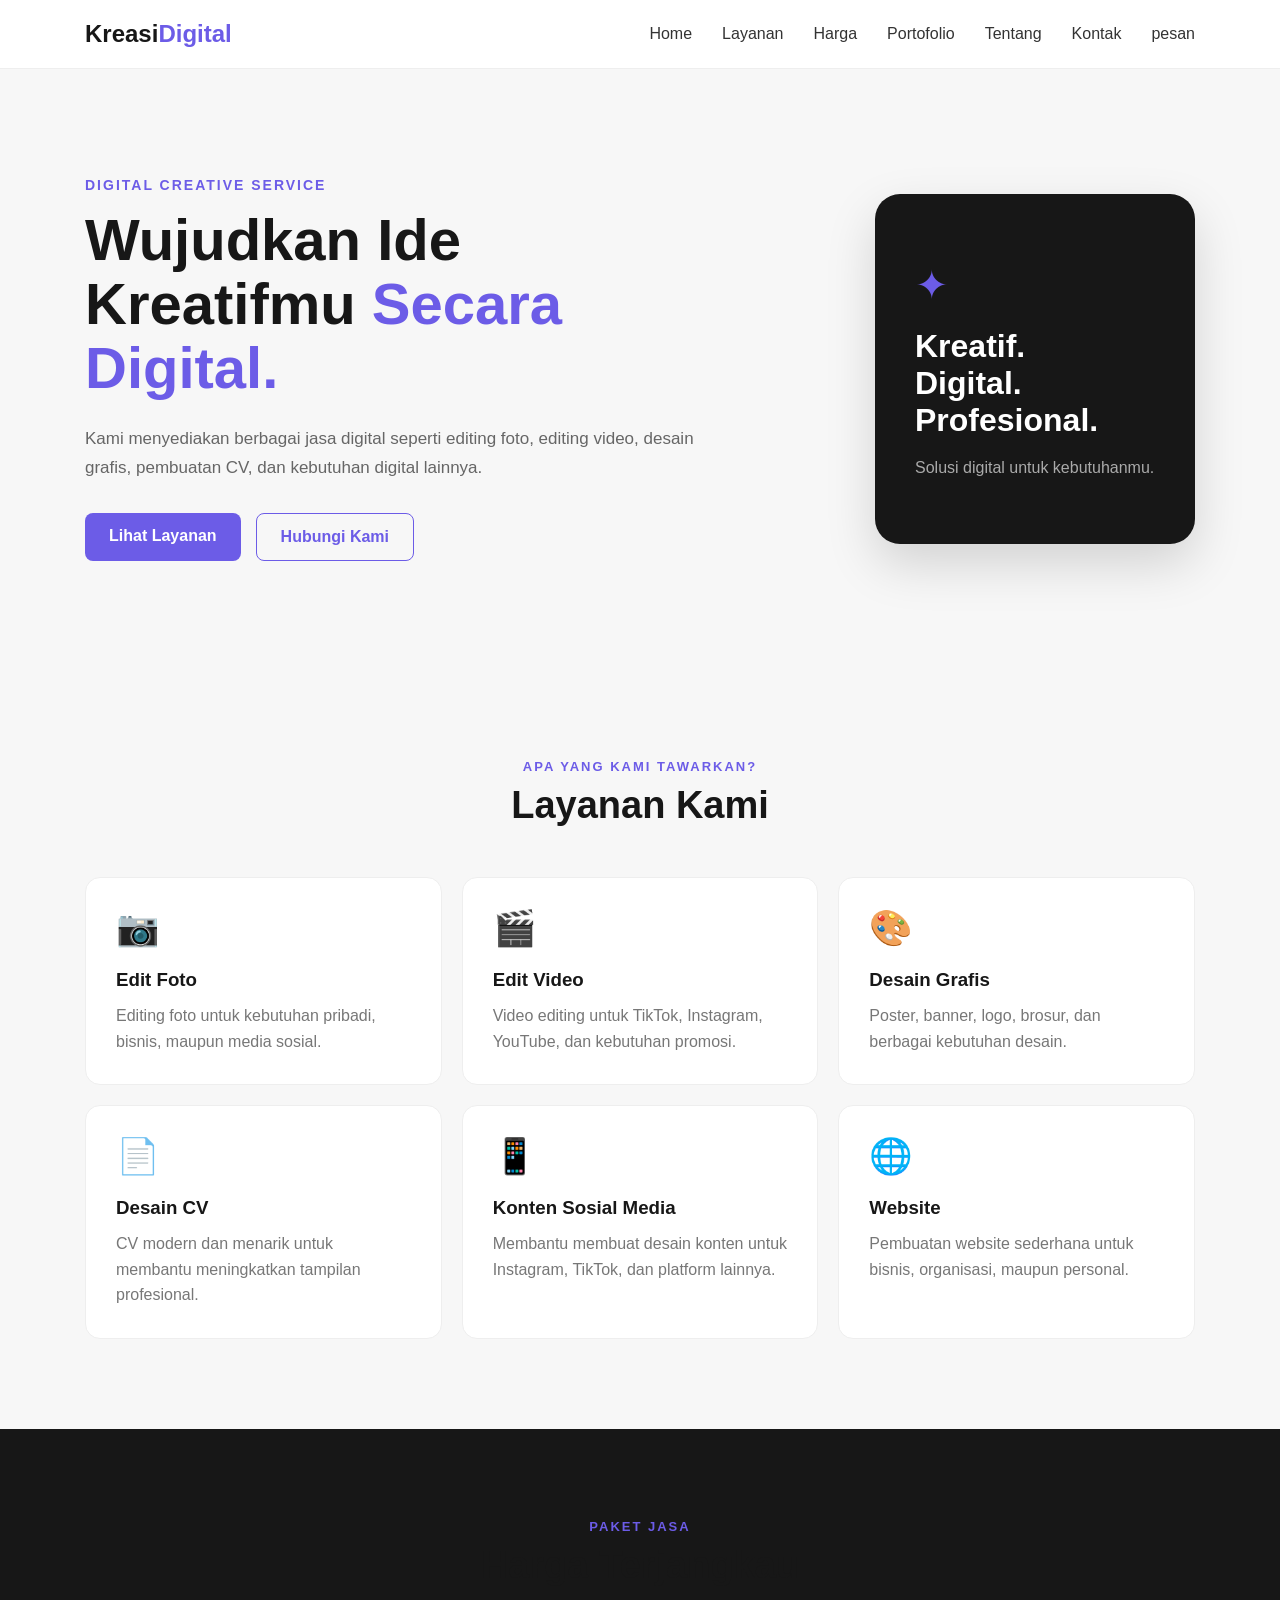
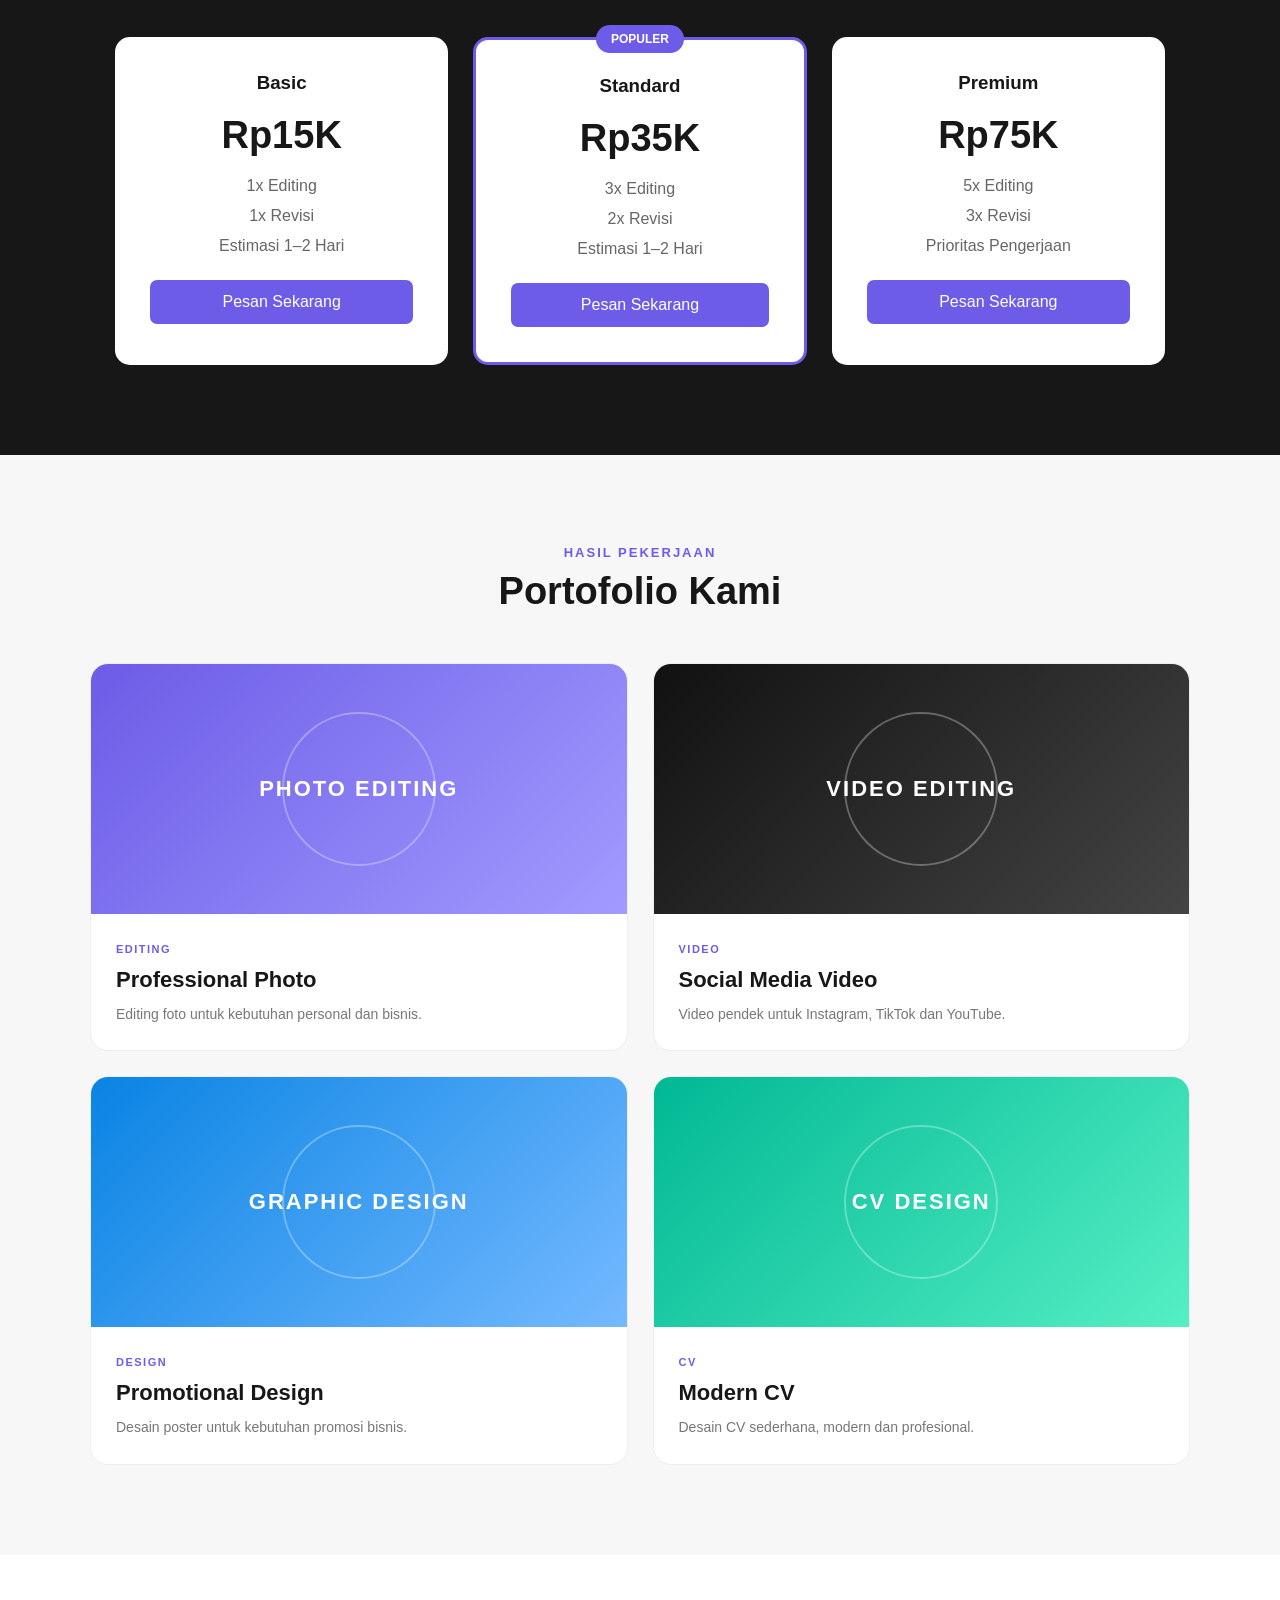
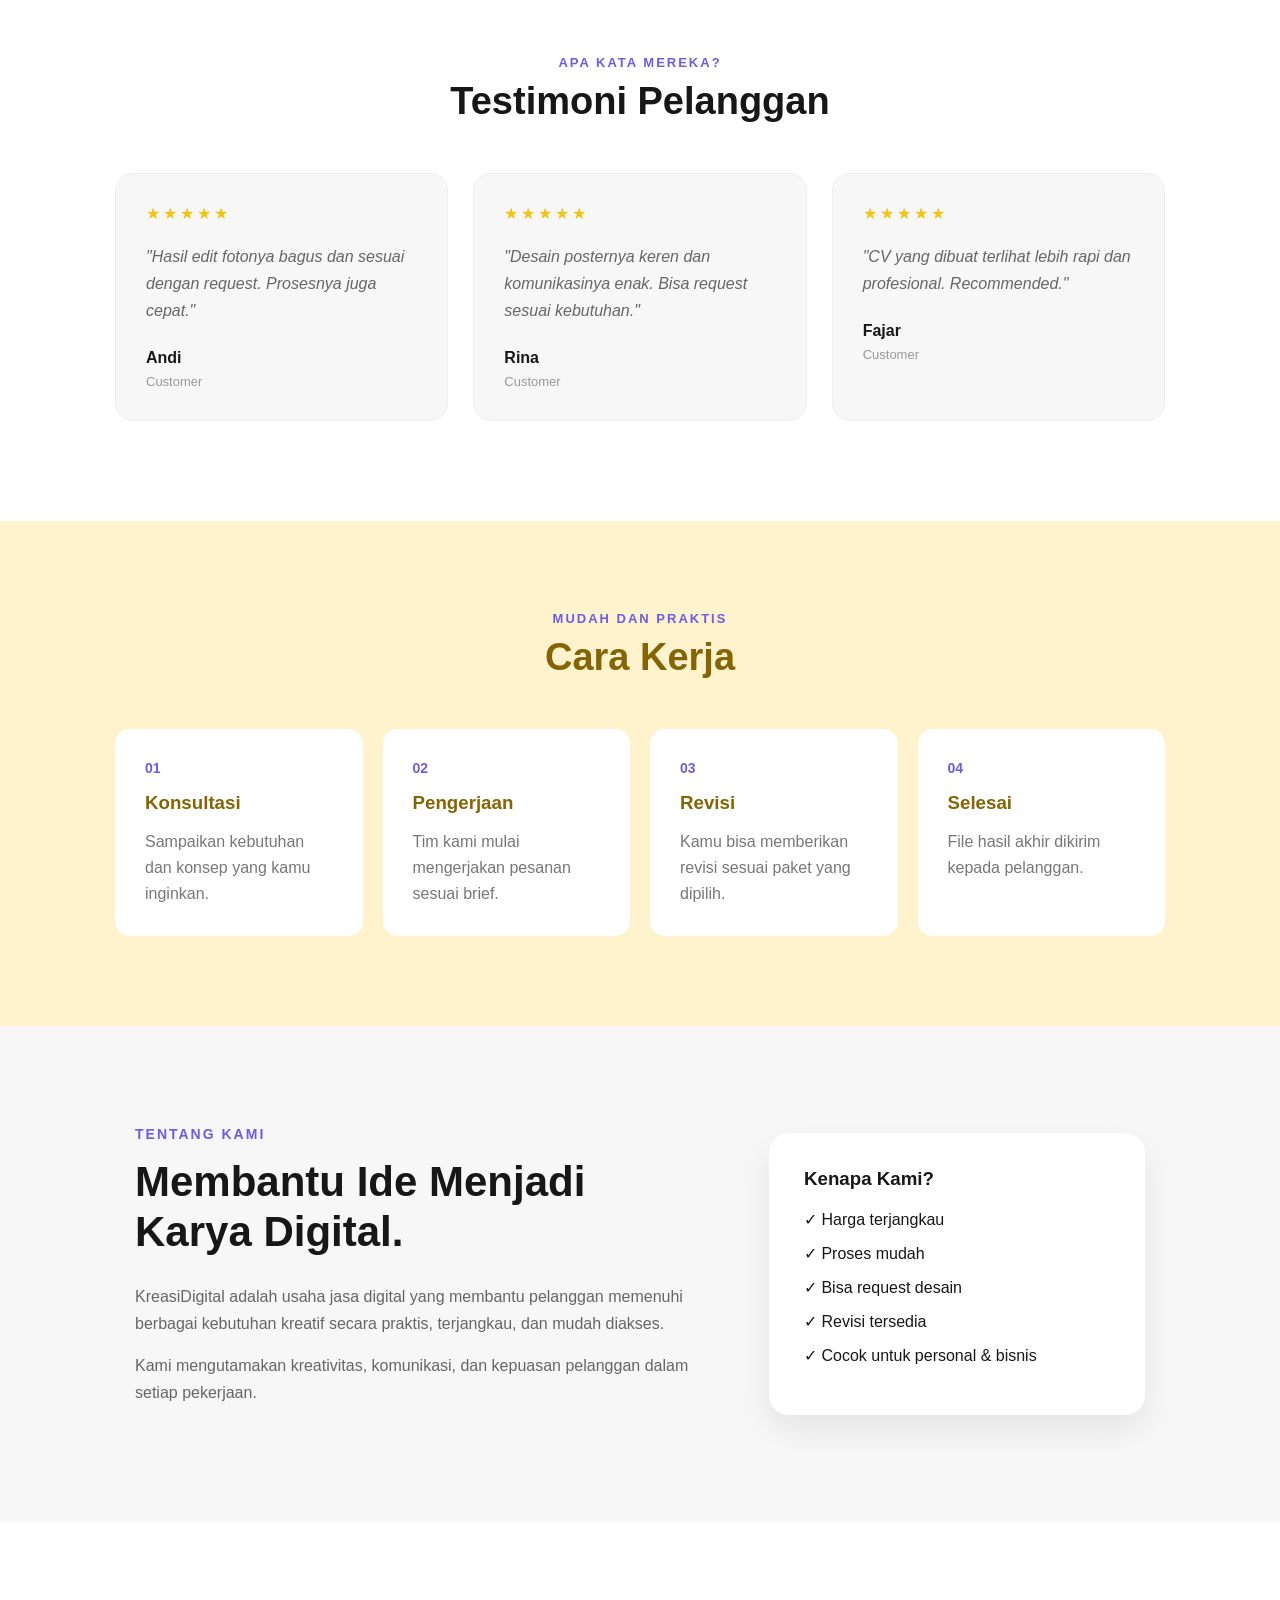
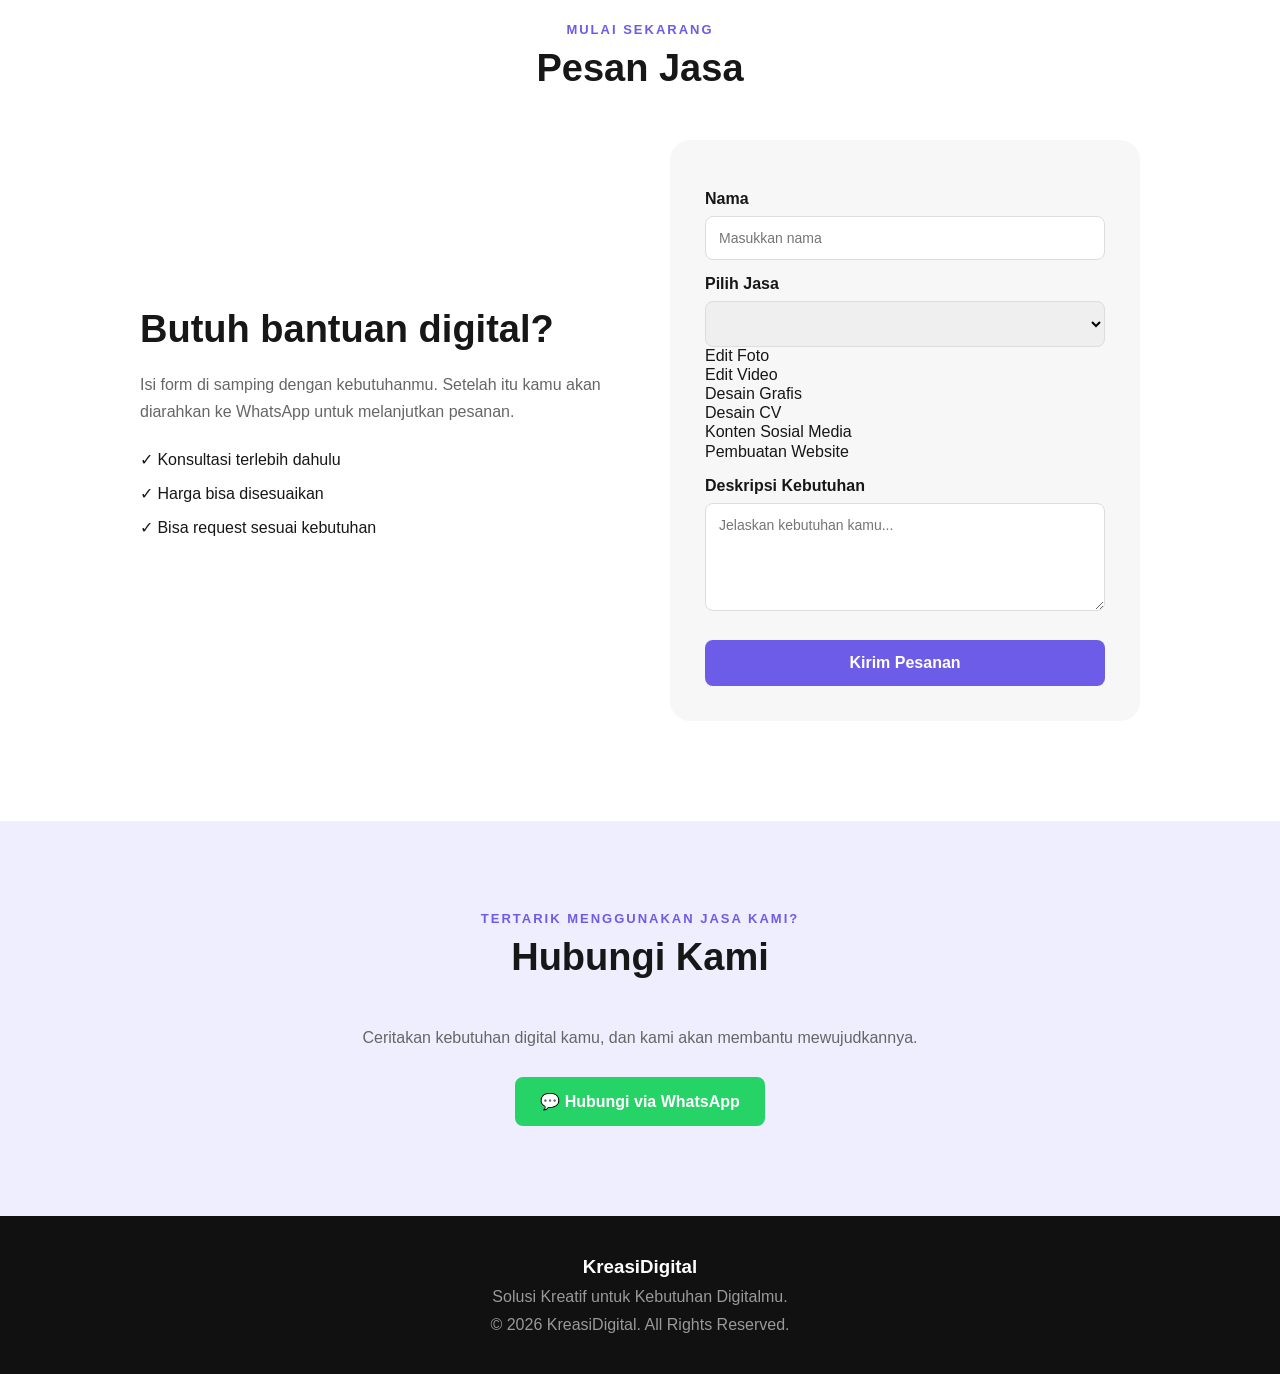
==== templates/index.html @ 5e85a3d4 "Jumat 02 Oktober -2" ====
<!DOCTYPE html>
<html lang="id">
<head>
    <meta charset="UTF-8">
    <meta name="viewport" content="width=device-width, initial-scale=1.0">
    <title>KreasiDigital - Jasa Digital Kreatif</title>

    <link rel="stylesheet" href="style.css">
</head>

<body>

    <!-- NAVBAR -->
    <header>
        <nav class="navbar">
            <div class="logo">Kreasi<span>Digital</span></div>

            <ul class="nav-menu">
                <li><a href="#home">Home</a></li>
                <li><a href="#layanan">Layanan</a></li>
                <li><a href="#harga">Harga</a></li>
                <li><a href="#portofolio">Portofolio</a></li>
                <li><a href="#tentang">Tentang</a></li>
                <li><a href="#kontak">Kontak</a></li>
                <li><a href="pesan">pesan</a></li>
            </ul>
            
        </nav>
    </header>


    <!-- HERO -->
    <section id="home" class="hero">

        <div class="hero-text">
            <p class="small-title">DIGITAL CREATIVE SERVICE</p>

            <h1>
                Wujudkan Ide Kreatifmu
                <span>Secara Digital.</span>
            </h1>

            <p class="description">
                Kami menyediakan berbagai jasa digital seperti
                editing foto, editing video, desain grafis,
                pembuatan CV, dan kebutuhan digital lainnya.
            </p>

            <div class="hero-buttons">
                <a href="#layanan" class="btn-primary">Lihat Layanan</a>
                <a href="#kontak" class="btn-secondary">Hubungi Kami</a>
            </div>
        </div>

        <div class="hero-card">
            <div class="card-icon">✦</div>
            <h2>Kreatif.</h2>
            <h2>Digital.</h2>
            <h2>Profesional.</h2>
            <p>Solusi digital untuk kebutuhanmu.</p>
        </div>

    </section>


    <!-- LAYANAN -->
    <section id="layanan" class="section">

        <div class="section-title">
            <p>APA YANG KAMI TAWARKAN?</p>
            <h2>Layanan Kami</h2>
        </div>

        <div class="service-container">

            <div class="service-card">
                <div class="service-icon">📷</div>
                <h3>Edit Foto</h3>
                <p>
                    Editing foto untuk kebutuhan pribadi,
                    bisnis, maupun media sosial.
                </p>
            </div>

            <div class="service-card">
                <div class="service-icon">🎬</div>
                <h3>Edit Video</h3>
                <p>
                    Video editing untuk TikTok, Instagram,
                    YouTube, dan kebutuhan promosi.
                </p>
            </div>

            <div class="service-card">
                <div class="service-icon">🎨</div>
                <h3>Desain Grafis</h3>
                <p>
                    Poster, banner, logo, brosur,
                    dan berbagai kebutuhan desain.
                </p>
            </div>

            <div class="service-card">
                <div class="service-icon">📄</div>
                <h3>Desain CV</h3>
                <p>
                    CV modern dan menarik untuk membantu
                    meningkatkan tampilan profesional.
                </p>
            </div>

            <div class="service-card">
                <div class="service-icon">📱</div>
                <h3>Konten Sosial Media</h3>
                <p>
                    Membantu membuat desain konten untuk
                    Instagram, TikTok, dan platform lainnya.
                </p>
            </div>

            <div class="service-card">
                <div class="service-icon">🌐</div>
                <h3>Website</h3>
                <p>
                    Pembuatan website sederhana untuk
                    bisnis, organisasi, maupun personal.
                </p>
            </div>

        </div>

    </section>


    <!-- HARGA -->
    <section id="harga" class="section price-section">

        <div class="section-title">
            <p>PAKET JASA</p>
            <h2>Harga Terjangkau</h2>
        </div>

        <div class="price-container">

            <div class="price-card">
                <h3>Basic</h3>
                <h2>Rp15K</h2>
                <p>1x Editing</p>
                <p>1x Revisi</p>
                <p>Estimasi 1–2 Hari</p>

                <a href="#kontak">Pesan Sekarang</a>
            </div>

            <div class="price-card popular">
                <div class="popular-label">POPULER</div>

                <h3>Standard</h3>
                <h2>Rp35K</h2>
                <p>3x Editing</p>
                <p>2x Revisi</p>
                <p>Estimasi 1–2 Hari</p>

                <a href="#kontak">Pesan Sekarang</a>
            </div>

            <div class="price-card">
                <h3>Premium</h3>
                <h2>Rp75K</h2>
                <p>5x Editing</p>
                <p>3x Revisi</p>
                <p>Prioritas Pengerjaan</p>

                <a href="#kontak">Pesan Sekarang</a>
            </div>

        </div>

    </section>

<!-- PORTOFOLIO -->

<section id="portofolio" class="section portfolio-section">

    <div class="section-title">
        <p>HASIL PEKERJAAN</p>
        <h2>Portofolio Kami</h2>
    </div>

    <div class="portfolio-container">

        <div class="portfolio-card">
            <div class="portfolio-image photo">
                <span>PHOTO EDITING</span>
            </div>

            <div class="portfolio-info">
                <span class="portfolio-category">EDITING</span>
                <h3>Professional Photo</h3>
                <p>Editing foto untuk kebutuhan personal dan bisnis.</p>
            </div>
        </div>


        <div class="portfolio-card">
            <div class="portfolio-image video">
                <span>VIDEO EDITING</span>
            </div>

            <div class="portfolio-info">
                <span class="portfolio-category">VIDEO</span>
                <h3>Social Media Video</h3>
                <p>Video pendek untuk Instagram, TikTok dan YouTube.</p>
            </div>
        </div>


        <div class="portfolio-card">
            <div class="portfolio-image design">
                <span>GRAPHIC DESIGN</span>
            </div>

            <div class="portfolio-info">
                <span class="portfolio-category">DESIGN</span>
                <h3>Promotional Design</h3>
                <p>Desain poster untuk kebutuhan promosi bisnis.</p>
            </div>
        </div>


        <div class="portfolio-card">
            <div class="portfolio-image cv">
                <span>CV DESIGN</span>
            </div>

            <div class="portfolio-info">
                <span class="portfolio-category">CV</span>
                <h3>Modern CV</h3>
                <p>Desain CV sederhana, modern dan profesional.</p>
            </div>
        </div>

    </div>

</section>

<!-- TESTIMONI -->

<section class="testimonials">

    <div class="section-title">
        <p>APA KATA MEREKA?</p>
        <h2>Testimoni Pelanggan</h2>
    </div>

    <div class="testimonial-container">

        <div class="testimonial-card">
            <div class="stars">★★★★★</div>

            <p>
                "Hasil edit fotonya bagus dan sesuai dengan
                request. Prosesnya juga cepat."
            </p>

            <h4>Andi</h4>
            <span>Customer</span>
        </div>


        <div class="testimonial-card">
            <div class="stars">★★★★★</div>

            <p>
                "Desain posternya keren dan komunikasinya
                enak. Bisa request sesuai kebutuhan."
            </p>

            <h4>Rina</h4>
            <span>Customer</span>
        </div>


        <div class="testimonial-card">
            <div class="stars">★★★★★</div>

            <p>
                "CV yang dibuat terlihat lebih rapi dan
                profesional. Recommended."
            </p>

            <h4>Fajar</h4>
            <span>Customer</span>
        </div>

    </div>

</section>


<!-- CARA KERJA -->
<section class="process">

    <div class="section-title">
        <p>MUDAH DAN PRAKTIS</p>
        <h2>Cara Kerja</h2>
    </div>

    <div class="process-container">

        <div class="process-card">
            <span>01</span>
            <h3>Konsultasi</h3>
            <p>
                Sampaikan kebutuhan dan konsep
                yang kamu inginkan.
            </p>
        </div>

        <div class="process-card">
            <span>02</span>
            <h3>Pengerjaan</h3>
            <p>
                Tim kami mulai mengerjakan
                pesanan sesuai brief.
            </p>
        </div>

        <div class="process-card">
            <span>03</span>
            <h3>Revisi</h3>
            <p>
                Kamu bisa memberikan revisi
                sesuai paket yang dipilih.
            </p>
        </div>

        <div class="process-card">
            <span>04</span>
            <h3>Selesai</h3>
            <p>
                File hasil akhir dikirim
                kepada pelanggan.
            </p>
        </div>

    </div>

</section>

    <!-- TENTANG -->
    <section id="tentang" class="about">

        <div class="about-text">
            <p class="small-title">TENTANG KAMI</p>

            <h2>
                Membantu Ide Menjadi
                Karya Digital.
            </h2>

            <p>
                KreasiDigital adalah usaha jasa digital yang
                membantu pelanggan memenuhi berbagai kebutuhan
                kreatif secara praktis, terjangkau, dan mudah
                diakses.
            </p>

            <p>
                Kami mengutamakan kreativitas, komunikasi,
                dan kepuasan pelanggan dalam setiap pekerjaan.
            </p>
        </div>

        <div class="about-box">
            <h3>Kenapa Kami?</h3>

            <p>✓ Harga terjangkau</p>
            <p>✓ Proses mudah</p>
            <p>✓ Bisa request desain</p>
            <p>✓ Revisi tersedia</p>
            <p>✓ Cocok untuk personal & bisnis</p>
        </div>

    </section>

    <!-- PESANAN -->

<section id="pesan" class="order">

    <div class="section-title">
        <p>MULAI SEKARANG</p>
        <h2>Pesan Jasa</h2>
    </div>

    <div class="order-container">

        <div class="order-info">
            <h2>Butuh bantuan digital?</h2>

            <p>
                Isi form di samping dengan kebutuhanmu.
                Setelah itu kamu akan diarahkan ke WhatsApp
                untuk melanjutkan pesanan.
            </p>

            <div class="order-feature">
                ✓ Konsultasi terlebih dahulu
            </div>

            <div class="order-feature">
                ✓ Harga bisa disesuaikan
            </div>

            <div class="order-feature">
                ✓ Bisa request sesuai kebutuhan
            </div>
        </div>


        <div class="order-form">
        <form action="/pesan" method="post">
            <label>Nama</label>
            <input 
            type="text" 
            name="nama" 
            placeholder="Masukkan nama"required>

            <label>Pilih Jasa</label>

            <select name="jasa" required>

            <select id="jasa">
                <option value="Edit Foto">Edit Foto</option>
                <option value="Edit Video">Edit Video</option>
                <option value="Desain Grafis">Desain Grafis</option>
                <option value="Desain CV">Desain CV</option>
                <option value="Konten Sosial Media">
                    Konten Sosial Media
                </option>
                <option value="Pembuatan Website">
                    Pembuatan Website
                </option>
            </select>

            <label>Deskripsi Kebutuhan</label>

            <textarea
                name="deskripsi"
                rows="5"
                placeholder="Jelaskan kebutuhan kamu..."
            ></textarea>

            <button type="submit">
                Kirim Pesanan
            </button>
        </form>
        </div>

    </div>

</section>

    <!-- KONTAK -->
    <section id="kontak" class="contact">

        <div class="section-title">
            <p>TERTARIK MENGGUNAKAN JASA KAMI?</p>
            <h2>Hubungi Kami</h2>
        </div>

        <p>
            Ceritakan kebutuhan digital kamu,
            dan kami akan membantu mewujudkannya.
        </p>

        <a href="https://wa.me/6282219364322" class="whatsapp">
            💬 Hubungi via WhatsApp
        </a>

    </section>


    <!-- FOOTER -->
    <footer>
        <h3>KreasiDigital</h3>
        <p>Solusi Kreatif untuk Kebutuhan Digitalmu.</p>
        <p>© 2026 KreasiDigital. All Rights Reserved.</p>
    </footer>

    <script src="script.js"></script>
</body>
</html>
---- templates/style.css ----
* {
    margin: 0;
    padding: 0;
    box-sizing: border-box;
}

html {
    scroll-behavior: smooth;
}

body {
    font-family: Arial, sans-serif;
    background: #f7f7f7;
    color: #171717;
}


/* NAVBAR */

header {
    background: #ffffff;
    border-bottom: 1px solid #eeeeee;
    position: sticky;
    top: 0;
    z-index: 100;
}

.navbar {
    max-width: 1150px;
    margin: auto;
    padding: 20px;
    display: flex;
    justify-content: space-between;
    align-items: center;
}

.logo {
    font-size: 24px;
    font-weight: bold;
}

.logo span {
    color: #6c5ce7;
}

.nav-menu {
    list-style: none;
    display: flex;
    gap: 30px;
}

.nav-menu a {
    text-decoration: none;
    color: #333;
    font-weight: 500;
}

.nav-menu a:hover {
    color: #6c5ce7;
}


/* HERO */

.hero {
    max-width: 1150px;
    min-height: 600px;
    margin: auto;
    padding: 80px 20px;

    display: flex;
    justify-content: space-between;
    align-items: center;
    gap: 60px;
}

.hero-text {
    max-width: 650px;
}

.small-title {
    color: #6c5ce7;
    font-size: 14px;
    font-weight: bold;
    letter-spacing: 2px;
    margin-bottom: 15px;
}

.hero h1 {
    font-size: 58px;
    line-height: 1.1;
    margin-bottom: 25px;
}

.hero h1 span {
    color: #6c5ce7;
}

.description {
    color: #666;
    line-height: 1.7;
    font-size: 17px;
}

.hero-buttons {
    margin-top: 30px;
    display: flex;
    gap: 15px;
}

.btn-primary,
.btn-secondary {
    padding: 14px 24px;
    border-radius: 8px;
    text-decoration: none;
    font-weight: bold;
}

.btn-primary {
    background: #6c5ce7;
    color: white;
}

.btn-secondary {
    border: 1px solid #6c5ce7;
    color: #6c5ce7;
}


/* HERO CARD */

.hero-card {
    width: 320px;
    height: 350px;
    background: #171717;
    color: white;
    border-radius: 25px;
    padding: 40px;

    display: flex;
    flex-direction: column;
    justify-content: center;

    box-shadow: 0 20px 50px rgba(0,0,0,0.15);
}

.card-icon {
    color: #6c5ce7;
    font-size: 40px;
    margin-bottom: 20px;
}

.hero-card h2 {
    font-size: 32px;
}

.hero-card p {
    margin-top: 20px;
    color: #aaa;
}


/* SECTION */

.section {
    max-width: 1150px;
    margin: auto;
    padding: 90px 20px;
}

.section-title {
    text-align: center;
    margin-bottom: 50px;
}

.section-title p {
    color: #6c5ce7;
    font-size: 13px;
    font-weight: bold;
    letter-spacing: 2px;
}

.section-title h2 {
    font-size: 38px;
    margin-top: 10px;
}


/* SERVICES */

.service-container {
    display: grid;
    grid-template-columns: repeat(3, 1fr);
    gap: 20px;
}

.service-card {
    background: white;
    padding: 30px;
    border-radius: 15px;
    border: 1px solid #eeeeee;
    transition: 0.3s;
}

.service-card:hover {
    transform: translateY(-7px);
    box-shadow: 0 15px 30px rgba(0,0,0,0.08);
}

.service-icon {
    font-size: 35px;
    margin-bottom: 20px;
}

.service-card h3 {
    margin-bottom: 12px;
}

.service-card p {
    color: #777;
    line-height: 1.6;
}


/* PRICE */

.price-section {
    max-width: none;
    background: #171717;
}

.price-container {
    max-width: 1050px;
    margin: auto;

    display: grid;
    grid-template-columns: repeat(3, 1fr);
    gap: 25px;
}

.price-card {
    background: white;
    border-radius: 15px;
    padding: 35px;
    text-align: center;
    position: relative;
}

.price-card h2 {
    font-size: 38px;
    margin: 20px 0;
}

.price-card p {
    margin: 12px;
    color: #666;
}

.price-card a {
    display: block;
    margin-top: 25px;
    padding: 13px;
    background: #6c5ce7;
    color: white;
    text-decoration: none;
    border-radius: 7px;
}

.popular {
    border: 3px solid #6c5ce7;
}

.popular-label {
    position: absolute;
    top: -15px;
    left: 50%;
    transform: translateX(-50%);

    background: #6c5ce7;
    color: white;

    padding: 7px 15px;
    border-radius: 20px;

    font-size: 12px;
    font-weight: bold;
}


/* ABOUT */

.about {
    max-width: 1050px;
    margin: auto;
    padding: 100px 20px;

    display: grid;
    grid-template-columns: 1.5fr 1fr;
    gap: 70px;
    align-items: center;
}

.about h2 {
    font-size: 42px;
    line-height: 1.2;
    margin-bottom: 25px;
}

.about-text p:not(.small-title) {
    color: #666;
    line-height: 1.7;
    margin-bottom: 15px;
}

.about-box {
    background: white;
    padding: 35px;
    border-radius: 20px;
    box-shadow: 0 15px 35px rgba(0,0,0,0.08);
}

.about-box h3 {
    margin-bottom: 20px;
}

.about-box p {
    margin: 15px 0;
}


/* CONTACT */

.contact {
    text-align: center;
    padding: 90px 20px;
    background: #eeeeff;
}

.contact > p {
    color: #666;
    margin-bottom: 30px;
}

.whatsapp {
    display: inline-block;
    padding: 15px 25px;
    background: #25d366;
    color: white;
    text-decoration: none;
    border-radius: 8px;
    font-weight: bold;
}


/* FOOTER */

footer {
    background: #111;
    color: white;
    text-align: center;
    padding: 40px 20px;
}

footer p {
    color: #999;
    margin-top: 10px;
}


/* RESPONSIVE */

@media (max-width: 800px) {

    .navbar {
        flex-direction: column;
        gap: 20px;
    }

    .nav-menu {
        gap: 15px;
        flex-wrap: wrap;
        justify-content: center;
    }

    .hero {
        flex-direction: column;
        text-align: center;
    }

    .hero h1 {
        font-size: 42px;
    }

    .hero-buttons {
        justify-content: center;
    }

    .service-container,
    .price-container {
        grid-template-columns: 1fr;
    }

    .about {
        grid-template-columns: 1fr;
    }

    .hero-card {
        width: 100%;
        max-width: 320px;
    }
}

/* PORTFOLIO */

.portfolio-container {
    display: grid;
    grid-template-columns: repeat(4, 1fr);
    gap: 20px;
}

.portfolio-card {
    background: white;
    border-radius: 15px;
    overflow: hidden;
    border: 1px solid #eee;
    transition: 0.3s;
}

.portfolio-card:hover {
    transform: translateY(-7px);
    box-shadow: 0 15px 30px rgba(0,0,0,0.08);
}

.portfolio-image {
    height: 180px;
    background: #171717;
    color: white;

    display: flex;
    justify-content: center;
    align-items: center;

    font-size: 20px;
    font-weight: bold;
    letter-spacing: 2px;
}

.portfolio-info {
    padding: 20px;
}

.portfolio-info h3 {
    margin-bottom: 8px;
}

.portfolio-info p {
    color: #777;
    font-size: 14px;
    line-height: 1.5;
}


/* PROCESS */

.process {
    padding: 90px 20px;
    background: #f0efff;
}

.process-container {
    max-width: 1050px;
    margin: auto;

    display: grid;
    grid-template-columns: repeat(4, 1fr);
    gap: 20px;
}

.process-card {
    background: white;
    padding: 30px;
    border-radius: 15px;
}

.process-card span {
    color: #6c5ce7;
    font-size: 14px;
    font-weight: bold;
}

.process-card h3 {
    margin: 15px 0;
}

.process-card p {
    color: #777;
    line-height: 1.6;
}


/* RESPONSIVE PORTFOLIO */

@media (max-width: 900px) {

    .portfolio-container {
        grid-template-columns: repeat(2, 1fr);
    }

    .process-container {
        grid-template-columns: repeat(2, 1fr);
    }
}


@media (max-width: 550px) {

    .portfolio-container,
    .process-container {
        grid-template-columns: 1fr;
    }
}

/* ORDER */

.order {
    padding: 100px 20px;
    background: white;
}

.order-container {
    max-width: 1000px;
    margin: auto;

    display: grid;
    grid-template-columns: 1fr 1fr;
    gap: 60px;
    align-items: center;
}

.order-info h2 {
    font-size: 38px;
    margin-bottom: 20px;
}

.order-info > p {
    color: #666;
    line-height: 1.7;
    margin-bottom: 25px;
}

.order-feature {
    margin: 15px 0;
    font-weight: 500;
}

.order-form {
    background: #f7f7f7;
    padding: 35px;
    border-radius: 20px;
}

.order-form label {
    display: block;
    margin-bottom: 8px;
    margin-top: 15px;
    font-weight: bold;
}

.order-form input,
.order-form select,
.order-form textarea {
    width: 100%;
    padding: 13px;
    border: 1px solid #ddd;
    border-radius: 8px;
    font-family: Arial, sans-serif;
    font-size: 14px;
}

.order-form textarea {
    resize: vertical;
}

.order-form button {
    width: 100%;
    margin-top: 25px;
    padding: 14px;

    border: none;
    border-radius: 8px;

    background: #6c5ce7;
    color: white;

    font-size: 16px;
    font-weight: bold;

    cursor: pointer;
}

.order-form button:hover {
    opacity: 0.9;
}


/* ORDER RESPONSIVE */

@media (max-width: 700px) {

    .order-container {
        grid-template-columns: 1fr;
    }

}

/* PORTFOLIO UPGRADE */

.portfolio-section {
    background: #f7f7f7;
}

.portfolio-container {
    max-width: 1100px;
    margin: auto;

    display: grid;
    grid-template-columns: repeat(2, 1fr);
    gap: 25px;
}

.portfolio-card {
    background: white;
    border-radius: 18px;
    overflow: hidden;

    border: 1px solid #eee;

    transition: 0.3s;
}

.portfolio-card:hover {
    transform: translateY(-8px);
    box-shadow: 0 20px 40px rgba(0,0,0,0.10);
}

.portfolio-image {
    height: 250px;

    display: flex;
    align-items: center;
    justify-content: center;

    color: white;

    position: relative;
    overflow: hidden;
}

.portfolio-image span {
    font-size: 22px;
    font-weight: bold;
    letter-spacing: 2px;

    z-index: 2;
}

.portfolio-image::after {
    content: "";

    position: absolute;
    width: 150px;
    height: 150px;

    border: 2px solid rgba(255,255,255,0.3);
    border-radius: 50%;

    transition: 0.5s;
}

.portfolio-card:hover .portfolio-image::after {
    transform: scale(2);
}

.photo {
    background: linear-gradient(135deg, #6c5ce7, #a29bfe);
}

.video {
    background: linear-gradient(135deg, #111, #444);
}

.design {
    background: linear-gradient(135deg, #0984e3, #74b9ff);
}

.cv {
    background: linear-gradient(135deg, #00b894, #55efc4);
}

.portfolio-info {
    padding: 25px;
}

.portfolio-category {
    color: #6c5ce7;
    font-size: 11px;
    font-weight: bold;
    letter-spacing: 1.5px;
}

.portfolio-info h3 {
    font-size: 22px;
    margin: 10px 0;
}

.portfolio-info p {
    color: #777;
    line-height: 1.6;
}

/* TESTIMONIAL */

.testimonials {
    padding: 100px 20px;
    background: white;
}

.testimonial-container {
    max-width: 1050px;
    margin: auto;

    display: grid;
    grid-template-columns: repeat(3, 1fr);
    gap: 25px;
}

.testimonial-card {
    background: #f7f7f7;
    padding: 30px;
    border-radius: 18px;

    border: 1px solid #eee;
}

.stars {
    color: #f1c40f;
    letter-spacing: 3px;
    margin-bottom: 20px;
}

.testimonial-card > p {
    color: #666;
    line-height: 1.7;
    font-style: italic;
    margin-bottom: 25px;
}

.testimonial-card h4 {
    margin-bottom: 5px;
}

.testimonial-card span {
    color: #999;
    font-size: 13px;
}


@media (max-width: 750px) {

    .portfolio-container {
        grid-template-columns: 1fr;
    }

    .testimonial-container {
        grid-template-columns: 1fr;
    }

}

/* =========================
   ADMIN DASHBOARD
========================= */

.back-home {
    text-decoration: none;
    color: #6c5ce7;
    font-weight: bold;
}

.admin-page {
    max-width: 1150px;
    margin: auto;
    padding: 60px 20px;
}

.admin-header {
    margin-bottom: 40px;
}

.admin-header h1 {
    font-size: 45px;
    margin-bottom: 10px;
}

.admin-header > div > p:last-child {
    color: #777;
}


/* STATISTICS */

.stats-container {
    display: grid;
    grid-template-columns: repeat(4, 1fr);
    gap: 20px;
    margin-bottom: 50px;
}

.stat-card {
    background: white;
    padding: 25px;
    border-radius: 15px;
    border: 1px solid #eee;
}

.stat-card span {
    font-size: 25px;
}

.stat-card h2 {
    font-size: 30px;
    margin: 15px 0 5px;
}

.stat-card p {
    color: #777;
}


/* ADMIN SECTION */

.admin-section {
    background: white;
    padding: 30px;
    border-radius: 18px;
    border: 1px solid #eee;
    margin-bottom: 30px;
}

.admin-section-header {
    display: flex;
    justify-content: space-between;
    align-items: center;
    margin-bottom: 25px;
}

.admin-section-header h2 {
    margin-top: 5px;
}

.admin-button {
    background: #6c5ce7;
    color: white;
    border: none;
    padding: 12px 18px;
    border-radius: 8px;
    cursor: pointer;
    font-weight: bold;
}


/* TABLE */

.table-wrapper {
    overflow-x: auto;
}

table {
    width: 100%;
    border-collapse: collapse;
}

th,
td {
    padding: 15px;
    text-align: left;
    border-bottom: 1px solid #eee;
}

th {
    font-size: 13px;
    color: #777;
}

td {
    font-size: 14px;
}


/* STATUS */

.status {
    padding: 6px 10px;
    border-radius: 20px;
    font-size: 12px;
    font-weight: bold;
}

.process {
    background: #fff3cd;
    color: #856404;
}

.done {
    background: #d4edda;
    color: #155724;
}

.waiting {
    background: #e2e3e5;
    color: #383d41;
}


/* ACTION */

.action-button {
    border: 1px solid #ddd;
    background: white;
    padding: 7px 12px;
    border-radius: 6px;
    cursor: pointer;
}

.action-button:hover {
    border-color: #6c5ce7;
    color: #6c5ce7;
}


/* SERVICES */

.admin-services {
    display: grid;
    grid-template-columns: repeat(2, 1fr);
    gap: 15px;
}

.admin-service {
    padding: 20px;
    background: #f7f7f7;
    border-radius: 12px;

    display: flex;
    justify-content: space-between;
    align-items: center;
}

.admin-service h3 {
    margin-bottom: 7px;
}

.admin-service p {
    color: #777;
    font-size: 14px;
}


/* RESPONSIVE */

@media (max-width: 850px) {

    .stats-container {
        grid-template-columns: repeat(2, 1fr);
    }

}

@media (max-width: 600px) {

    .stats-container,
    .admin-services {
        grid-template-columns: 1fr;
    }

    .admin-section-header {
        align-items: flex-start;
        flex-direction: column;
        gap: 15px;
    }

    .admin-header h1 {
        font-size: 35px;
    }

}
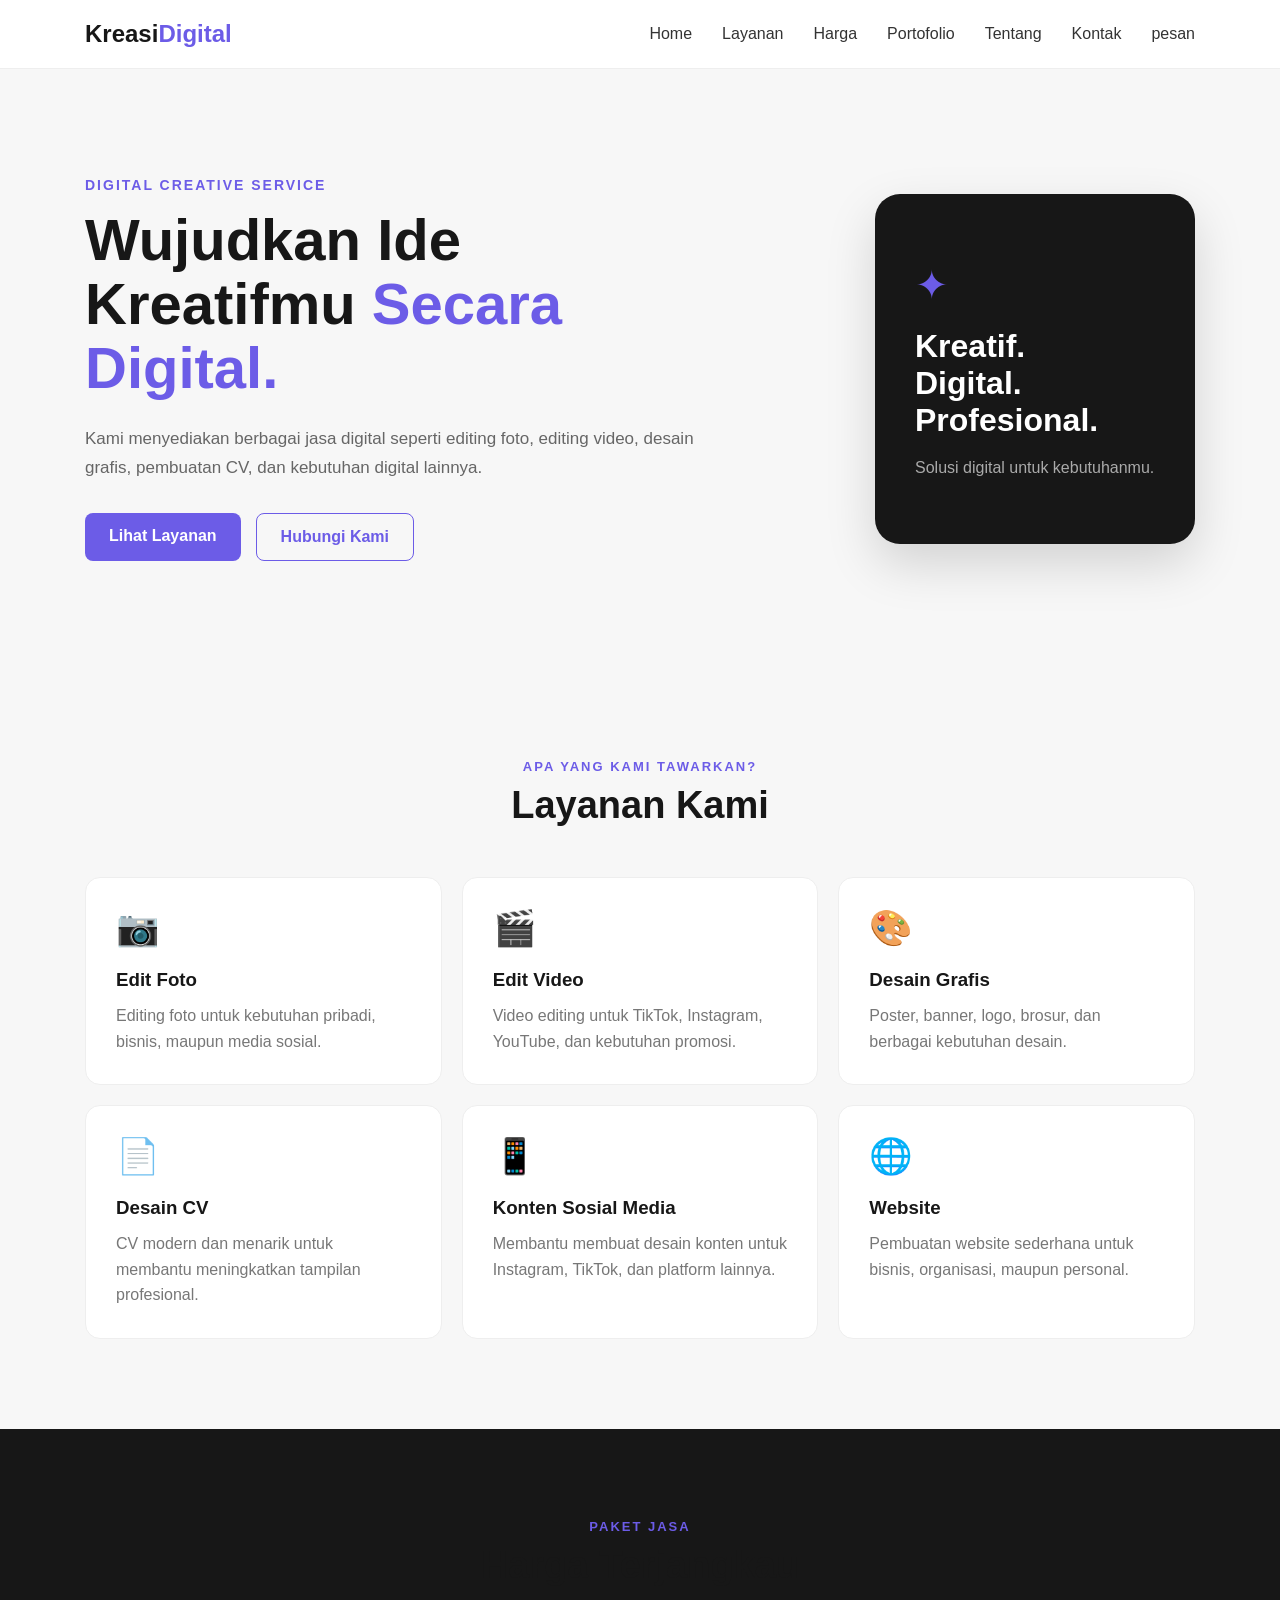
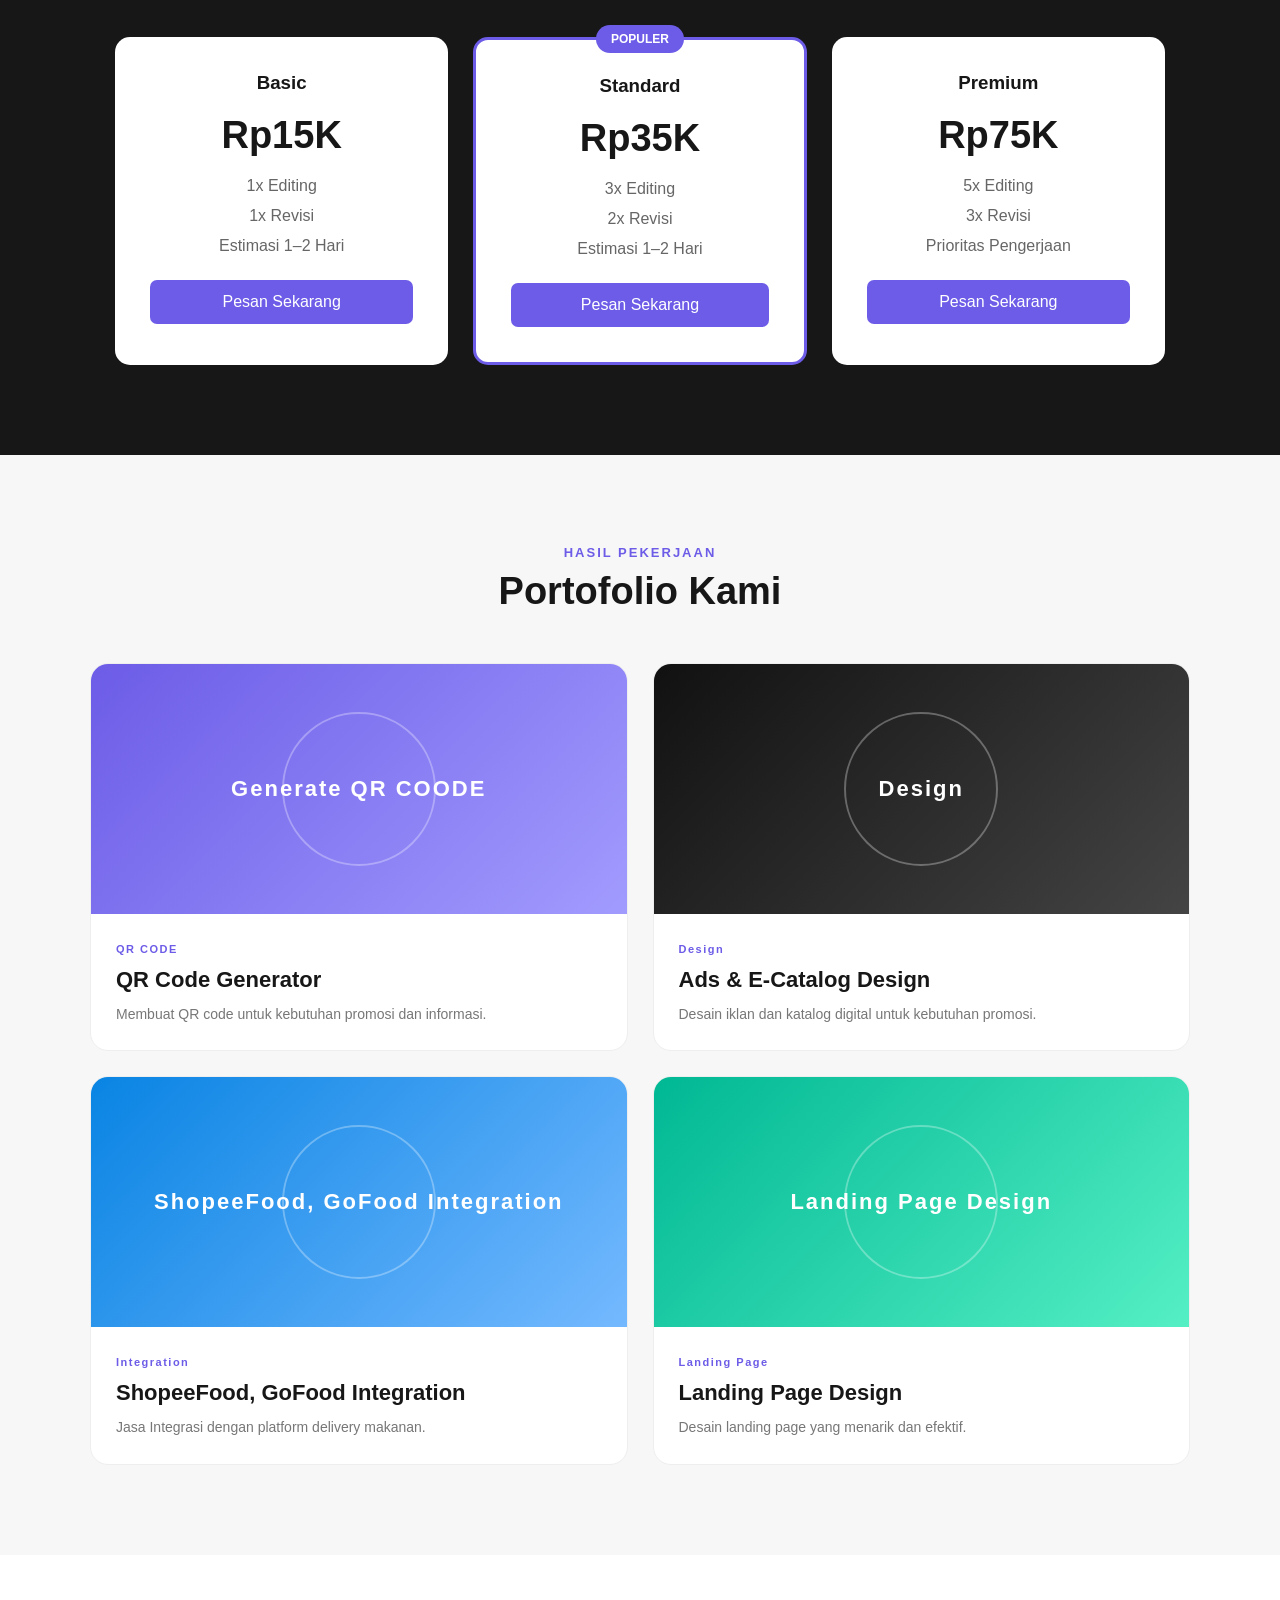
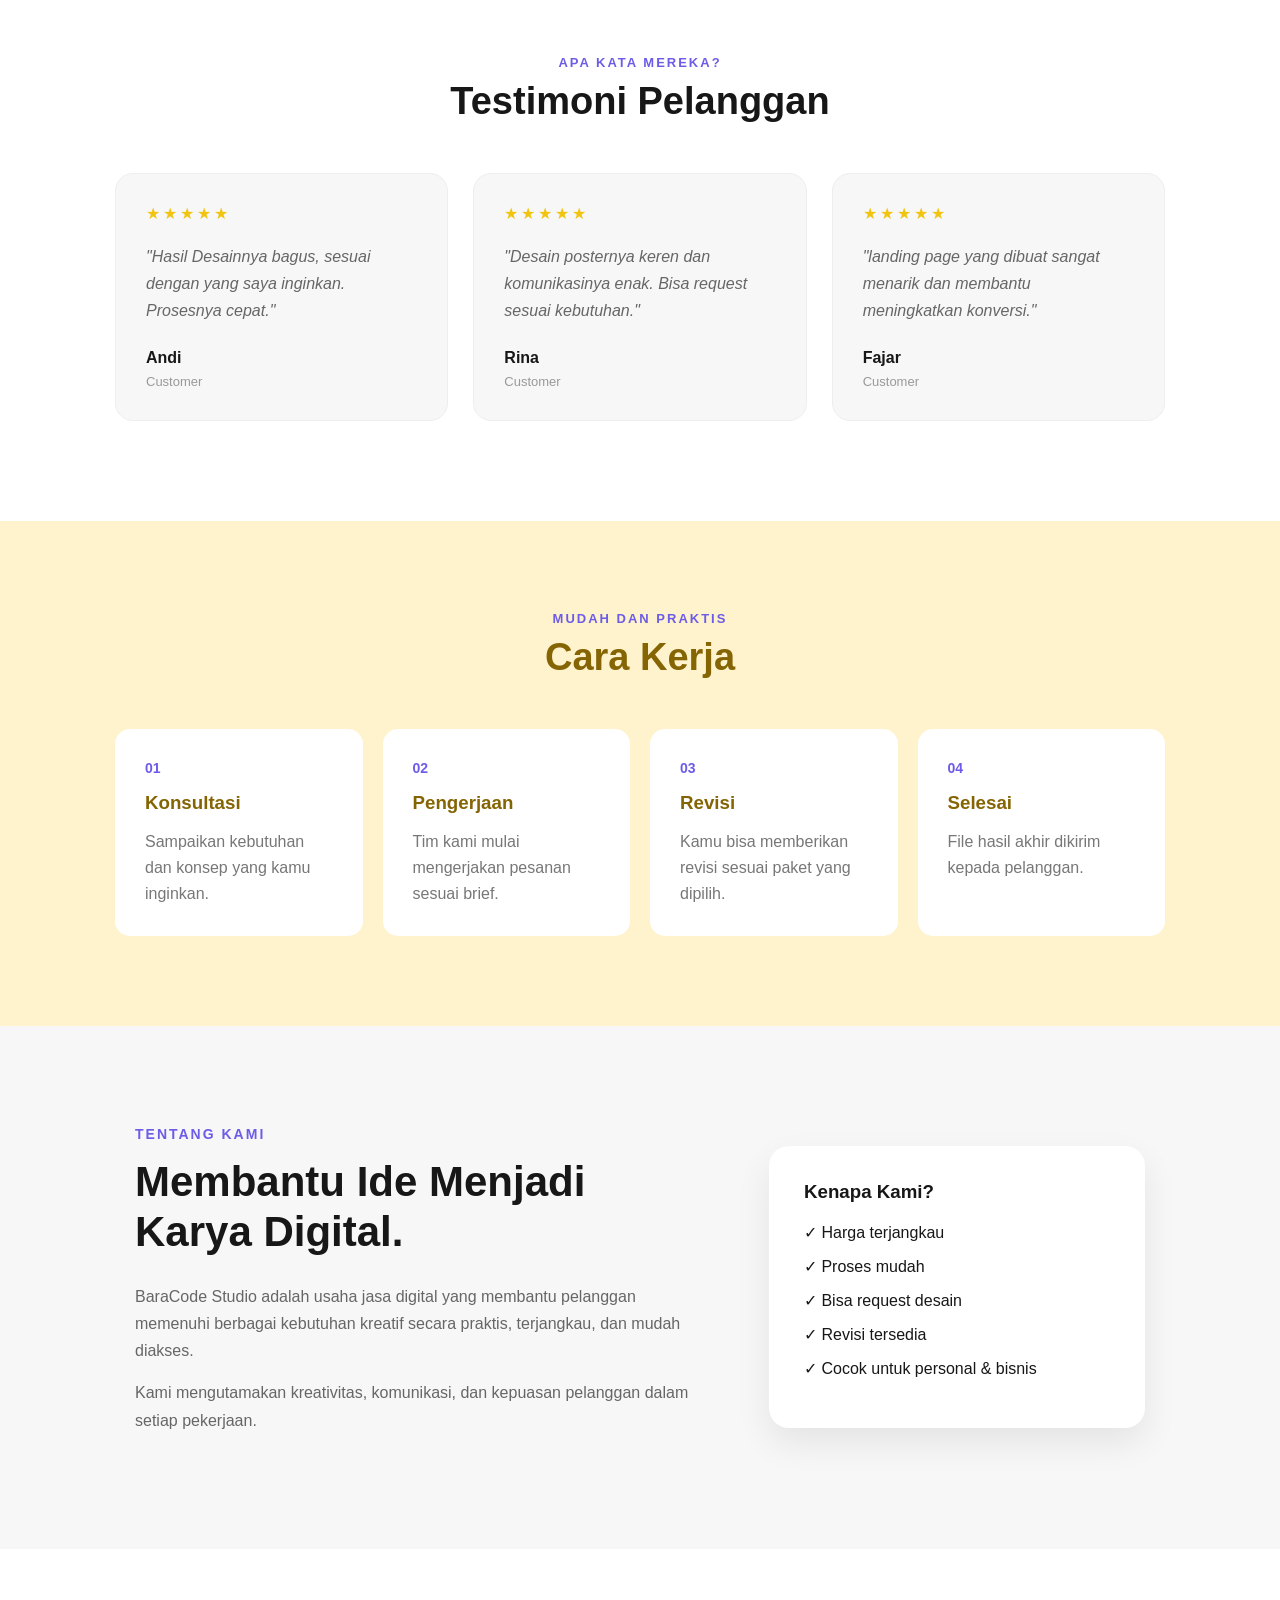
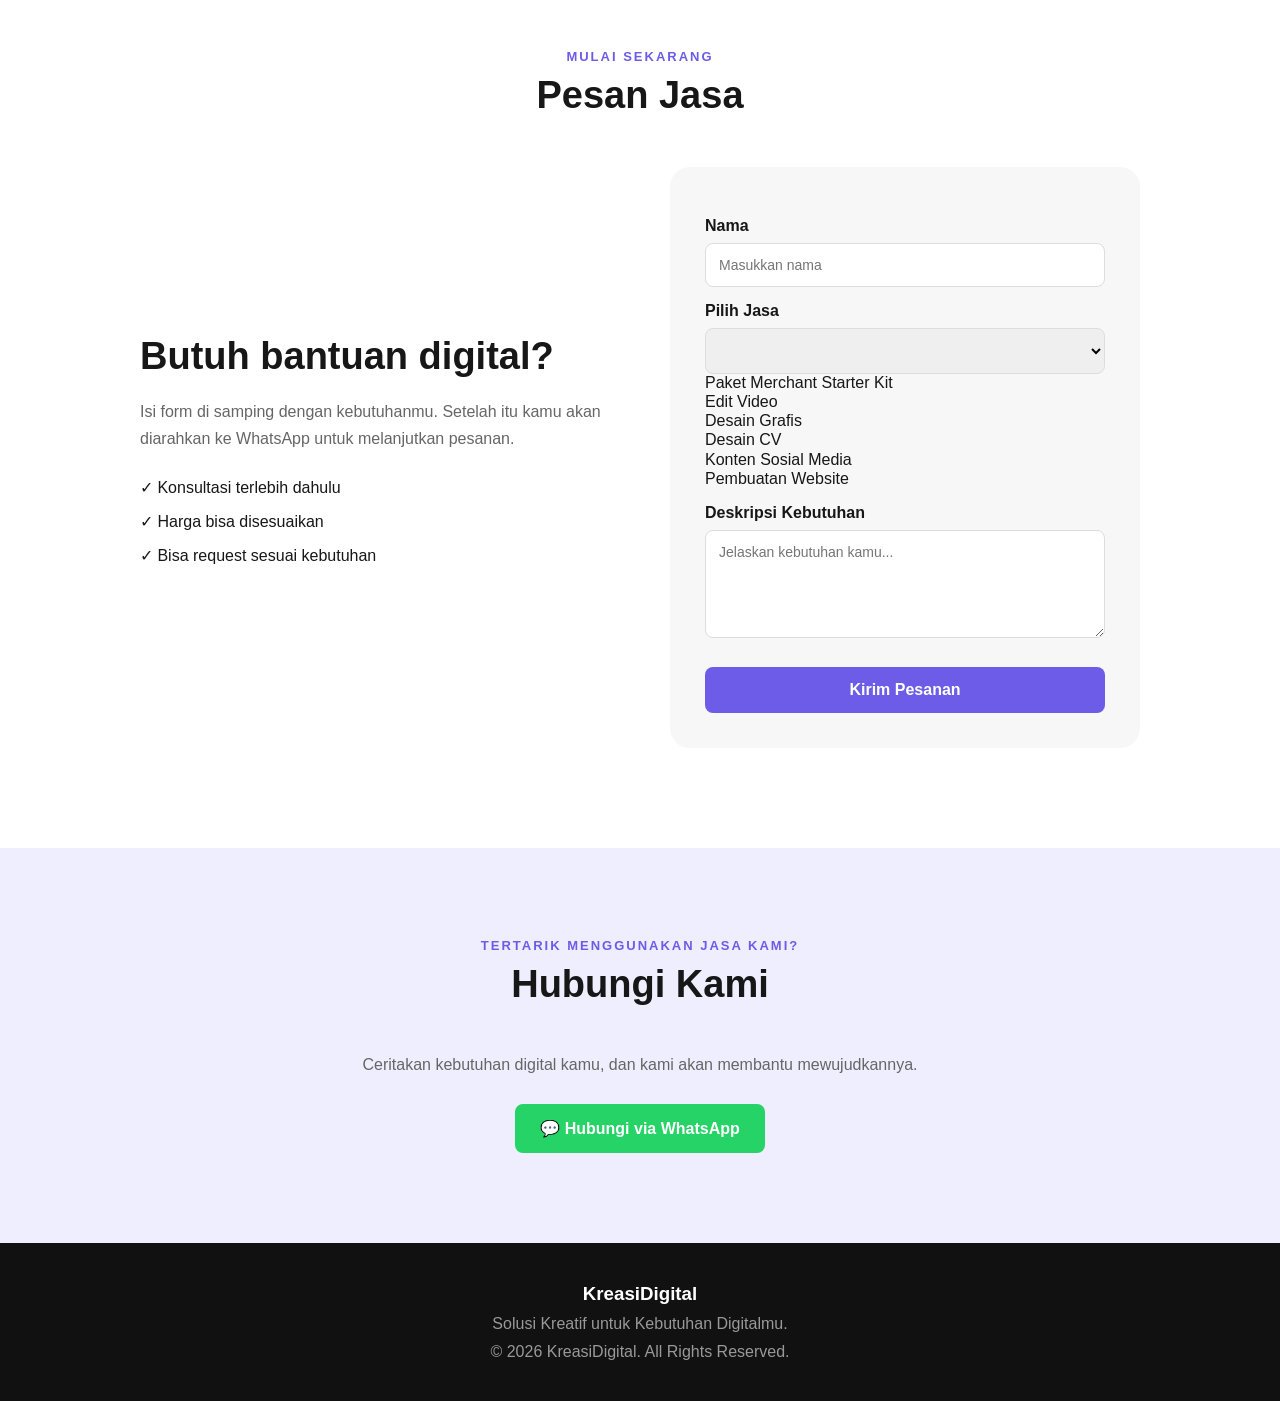
==== commit c0d42f98: "jumat 02 okto -2" ====
--- a/templates/index.html
+++ b/templates/index.html
@@ -191,52 +191,52 @@
 
         <div class="portfolio-card">
             <div class="portfolio-image photo">
-                <span>PHOTO EDITING</span>
+                <span>Generate QR COODE </span>
             </div>
 
             <div class="portfolio-info">
-                <span class="portfolio-category">EDITING</span>
-                <h3>Professional Photo</h3>
-                <p>Editing foto untuk kebutuhan personal dan bisnis.</p>
+                <span class="portfolio-category">QR CODE</span>
+                <h3>QR Code Generator</h3>
+                <p>Membuat QR code untuk kebutuhan promosi dan informasi.</p>
             </div>
         </div>
 
 
         <div class="portfolio-card">
             <div class="portfolio-image video">
-                <span>VIDEO EDITING</span>
+                <span>Design</span>
             </div>
 
             <div class="portfolio-info">
-                <span class="portfolio-category">VIDEO</span>
-                <h3>Social Media Video</h3>
-                <p>Video pendek untuk Instagram, TikTok dan YouTube.</p>
+                <span class="portfolio-category">Design</span>
+                <h3>Ads & E-Catalog Design</h3>
+                <p>Desain iklan dan katalog digital untuk kebutuhan promosi.</p>
             </div>
         </div>
 
 
         <div class="portfolio-card">
             <div class="portfolio-image design">
-                <span>GRAPHIC DESIGN</span>
+                <span>ShopeeFood, GoFood Integration</span>
             </div>
 
             <div class="portfolio-info">
-                <span class="portfolio-category">DESIGN</span>
-                <h3>Promotional Design</h3>
-                <p>Desain poster untuk kebutuhan promosi bisnis.</p>
+                <span class="portfolio-category">Integration</span>
+                <h3>ShopeeFood, GoFood Integration</h3>
+                <p>Jasa Integrasi dengan platform delivery makanan.</p>
             </div>
         </div>
 
 
         <div class="portfolio-card">
             <div class="portfolio-image cv">
-                <span>CV DESIGN</span>
+                <span>Landing Page Design</span>
             </div>
 
             <div class="portfolio-info">
-                <span class="portfolio-category">CV</span>
-                <h3>Modern CV</h3>
-                <p>Desain CV sederhana, modern dan profesional.</p>
+                <span class="portfolio-category">Landing Page</span>
+                <h3>Landing Page Design</h3>
+                <p>Desain landing page yang menarik dan efektif.</p>
             </div>
         </div>
 
@@ -259,8 +259,8 @@
             <div class="stars">★★★★★</div>
 
             <p>
-                "Hasil edit fotonya bagus dan sesuai dengan
-                request. Prosesnya juga cepat."
+                "Hasil Desainnya bagus, sesuai dengan
+                yang saya inginkan. Prosesnya cepat."
             </p>
 
             <h4>Andi</h4>
@@ -285,8 +285,7 @@
             <div class="stars">★★★★★</div>
 
             <p>
-                "CV yang dibuat terlihat lebih rapi dan
-                profesional. Recommended."
+                "landing page yang dibuat sangat menarik dan membantu meningkatkan konversi."
             </p>
 
             <h4>Fajar</h4>
@@ -360,7 +359,7 @@
             </h2>
 
             <p>
-                KreasiDigital adalah usaha jasa digital yang
+                BaraCode Studio adalah usaha jasa digital yang
                 membantu pelanggan memenuhi berbagai kebutuhan
                 kreatif secara praktis, terjangkau, dan mudah
                 diakses.
@@ -431,7 +430,7 @@
             <select name="jasa" required>
 
             <select id="jasa">
-                <option value="Edit Foto">Edit Foto</option>
+                <option value="Edit Foto">Paket Merchant Starter Kit</option>
                 <option value="Edit Video">Edit Video</option>
                 <option value="Desain Grafis">Desain Grafis</option>
                 <option value="Desain CV">Desain CV</option>
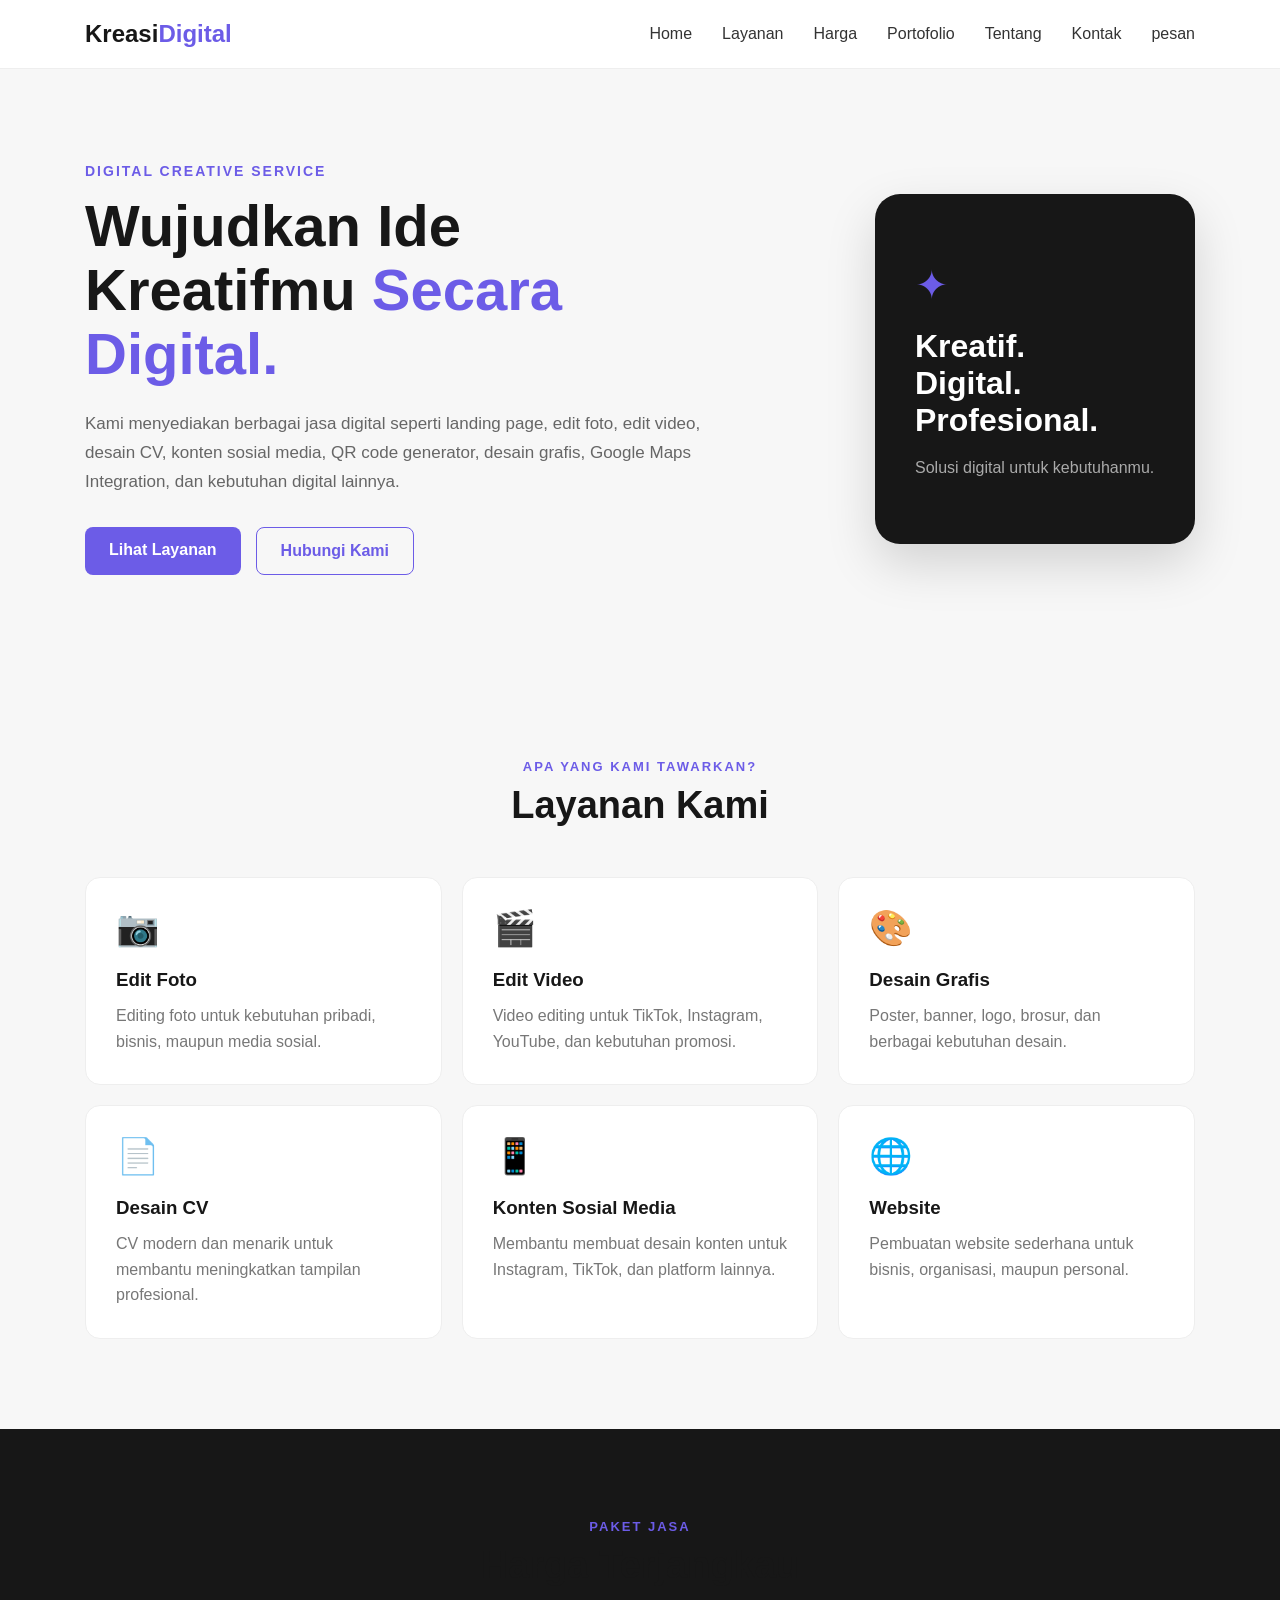
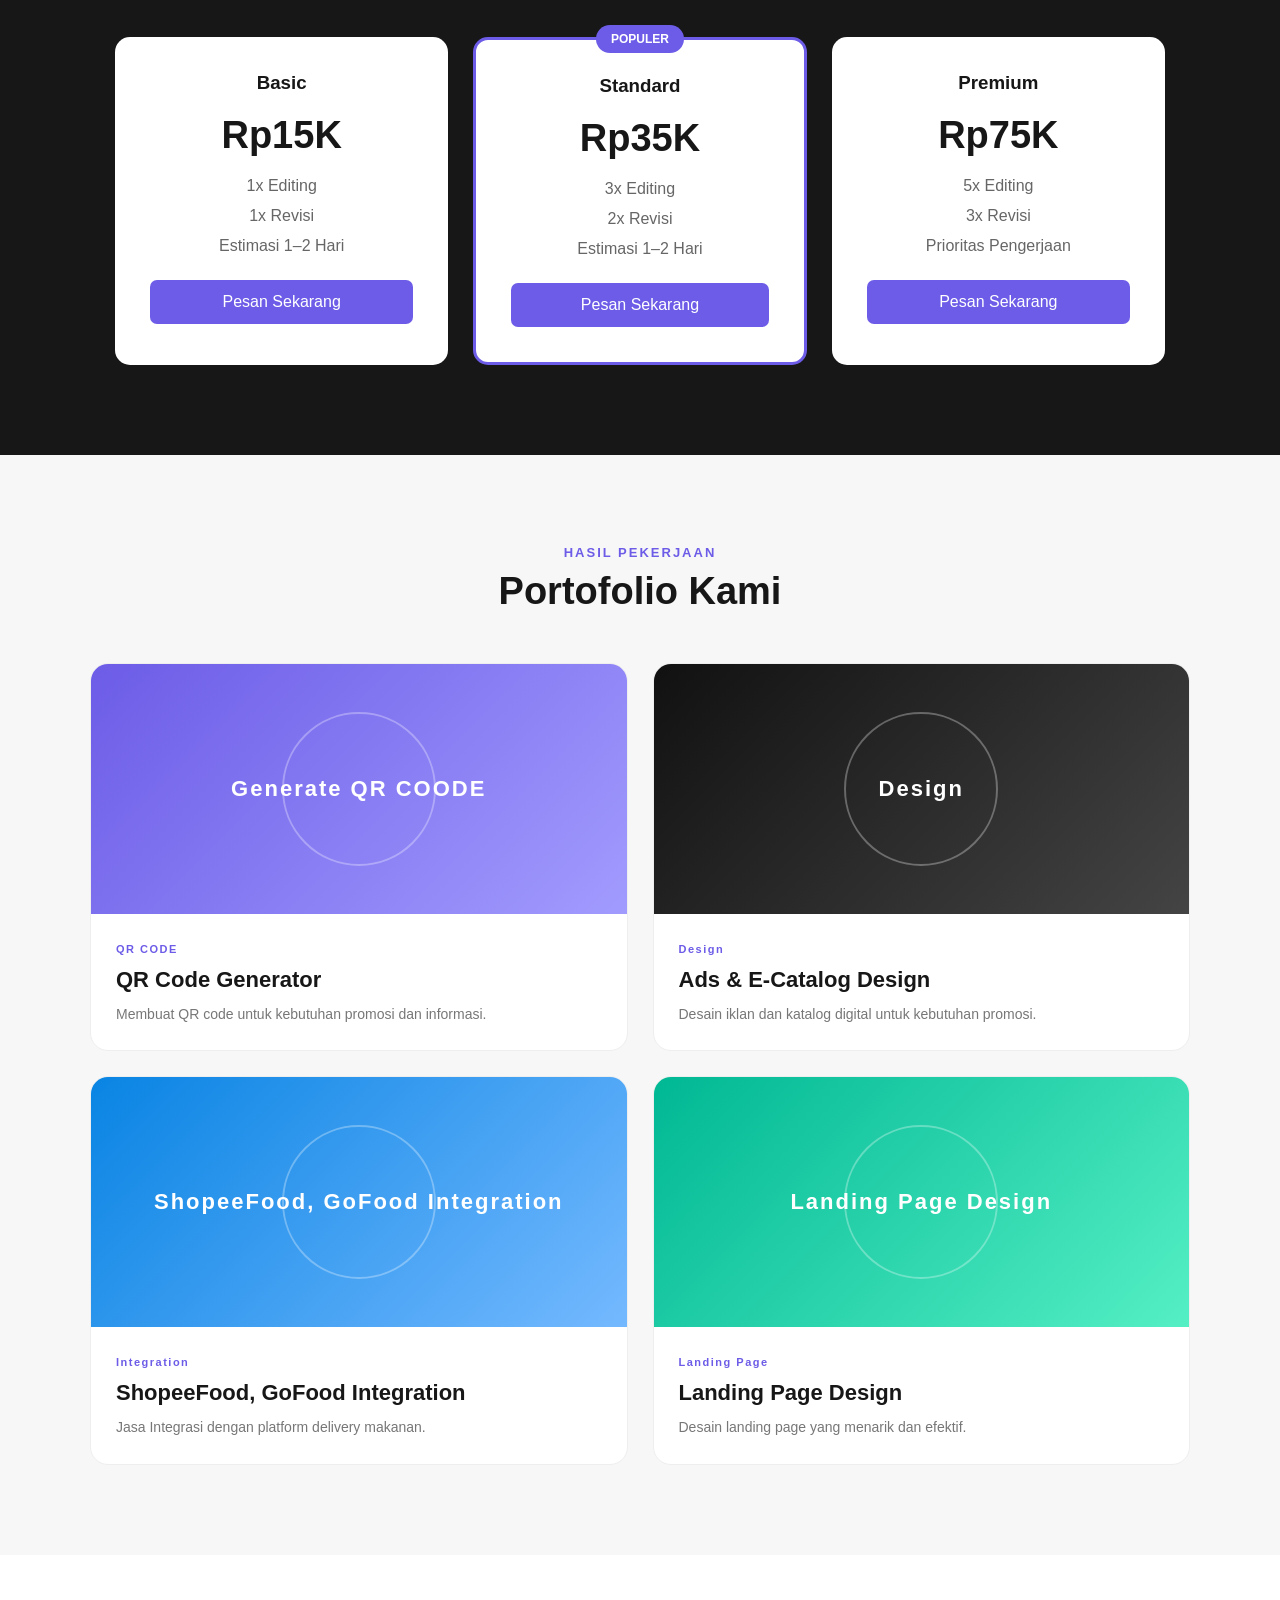
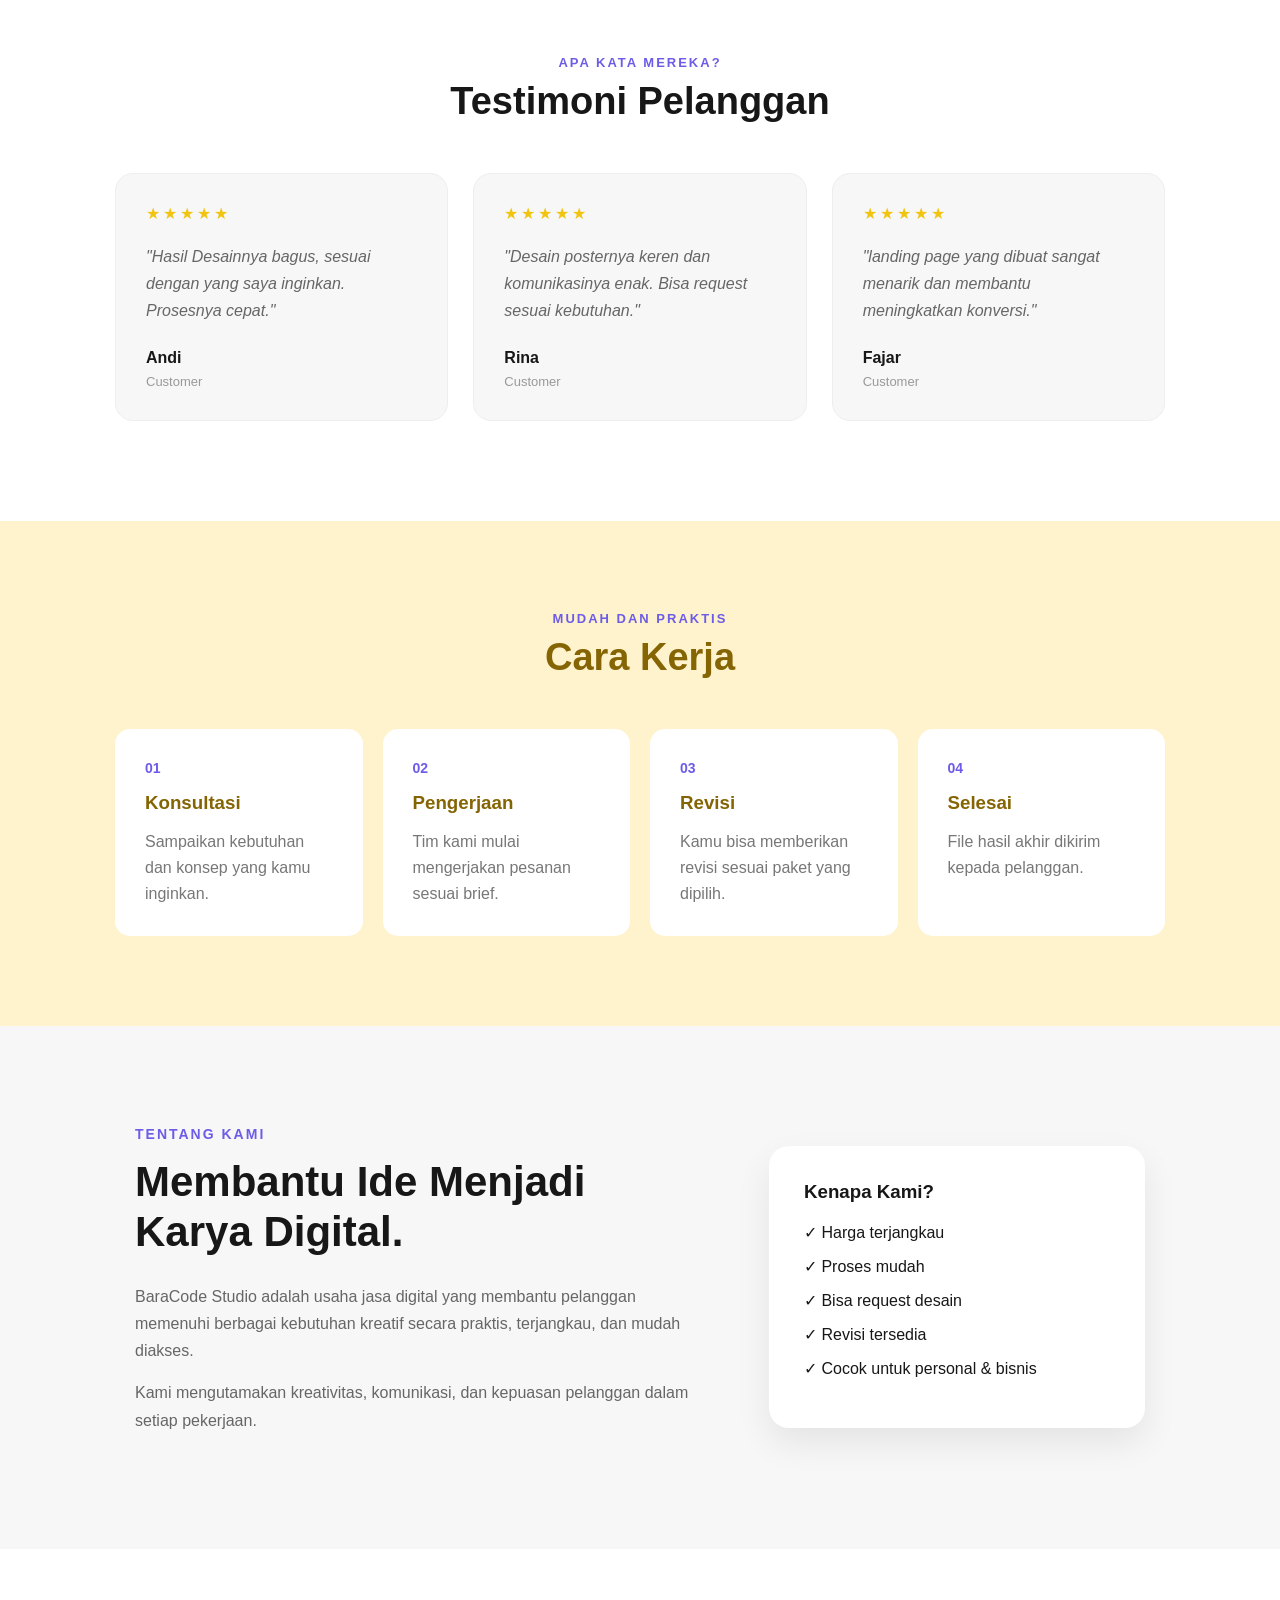
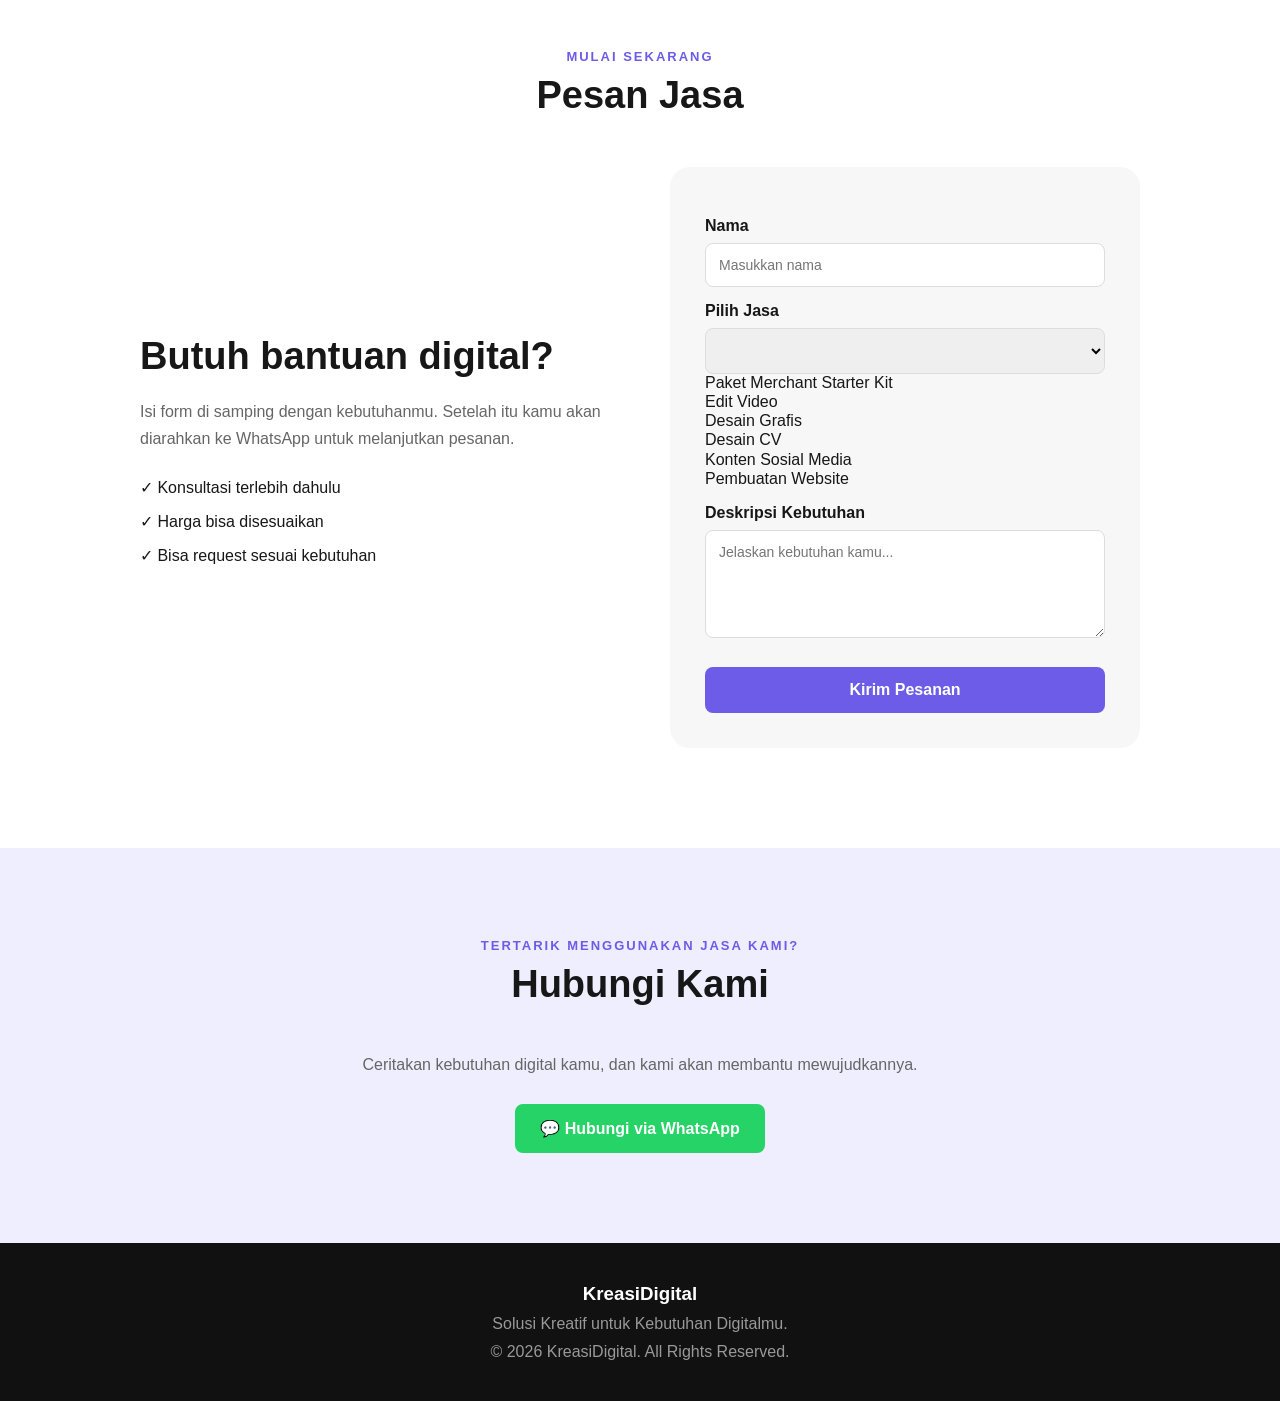
==== commit 4b9bb37b: "Push Rank 02 oktober" ====
--- a/templates/index.html
+++ b/templates/index.html
@@ -41,9 +41,9 @@
             </h1>
 
             <p class="description">
-                Kami menyediakan berbagai jasa digital seperti
-                editing foto, editing video, desain grafis,
-                pembuatan CV, dan kebutuhan digital lainnya.
+                Kami menyediakan berbagai jasa digital seperti landing page, edit foto, edit video, desain CV, konten sosial media,
+                QR code generator, desain grafis,
+                Google Maps Integration, dan kebutuhan digital lainnya.
             </p>
 
             <div class="hero-buttons">
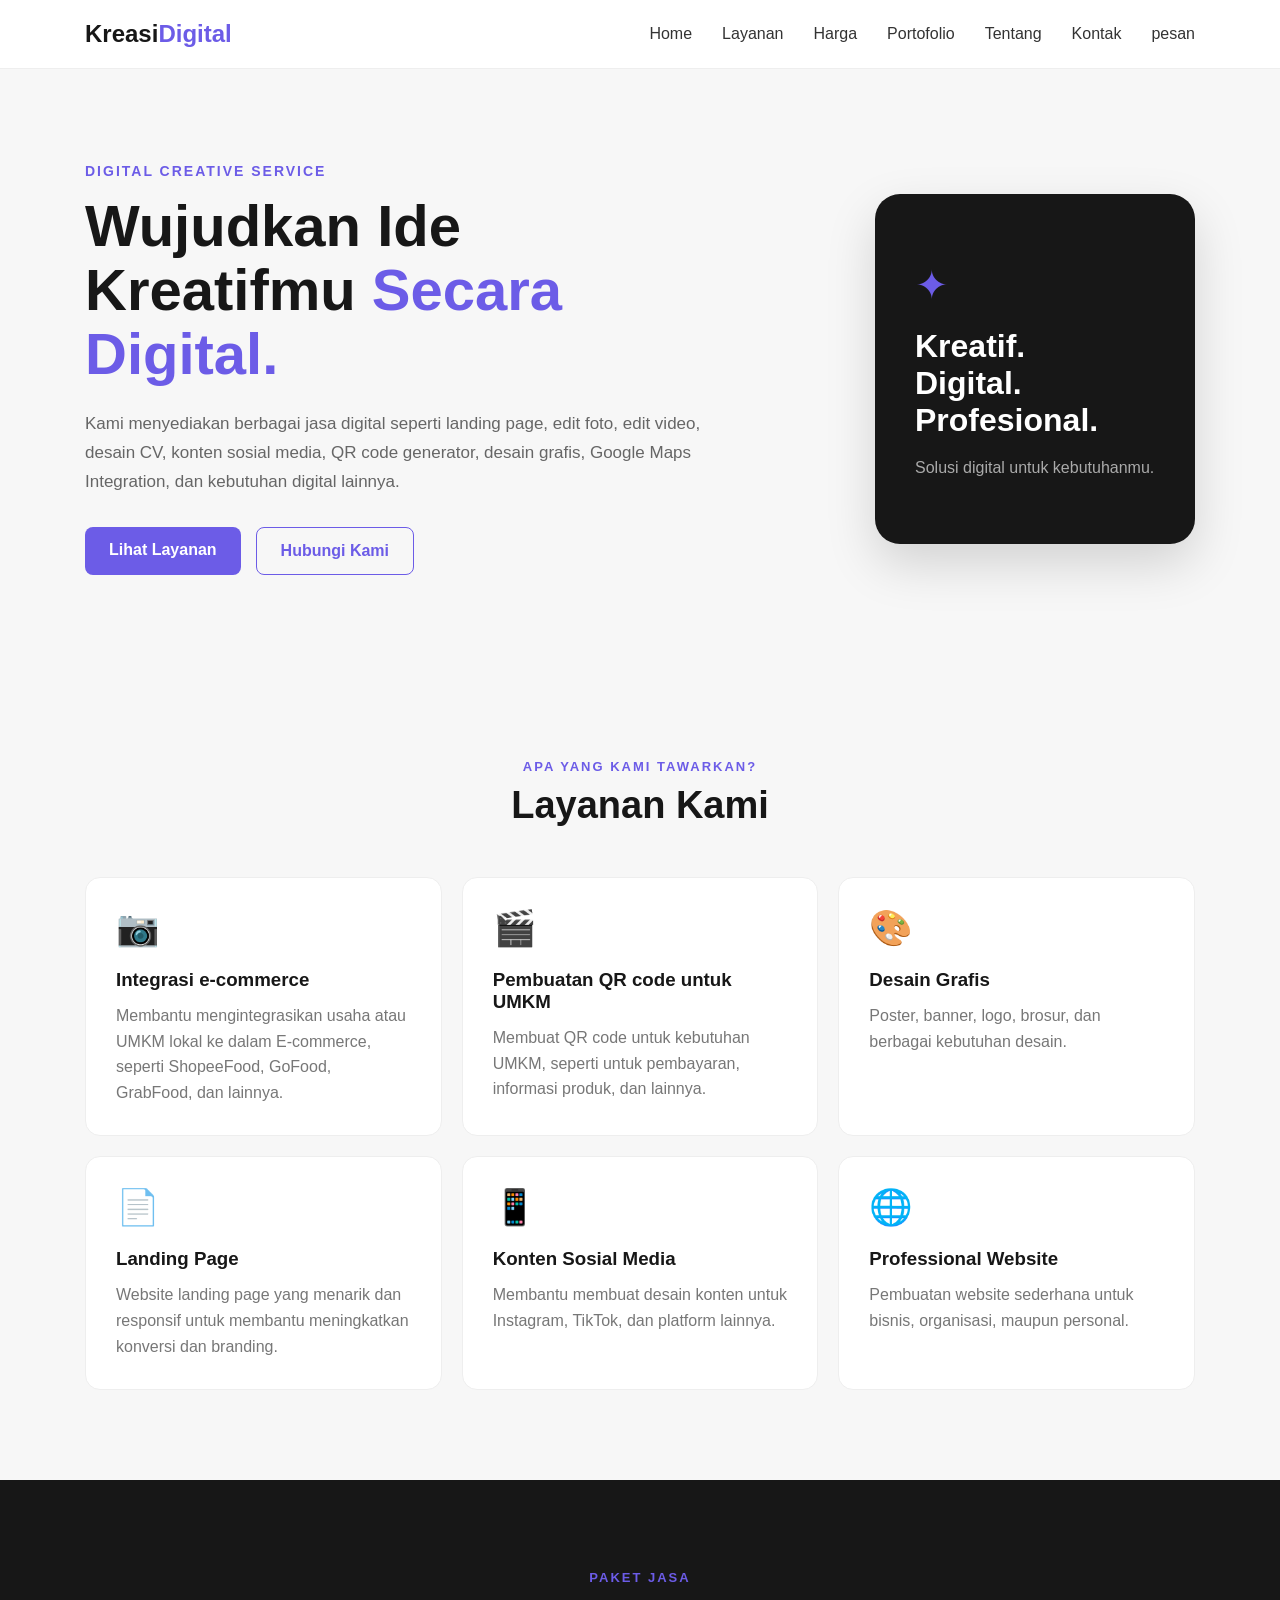
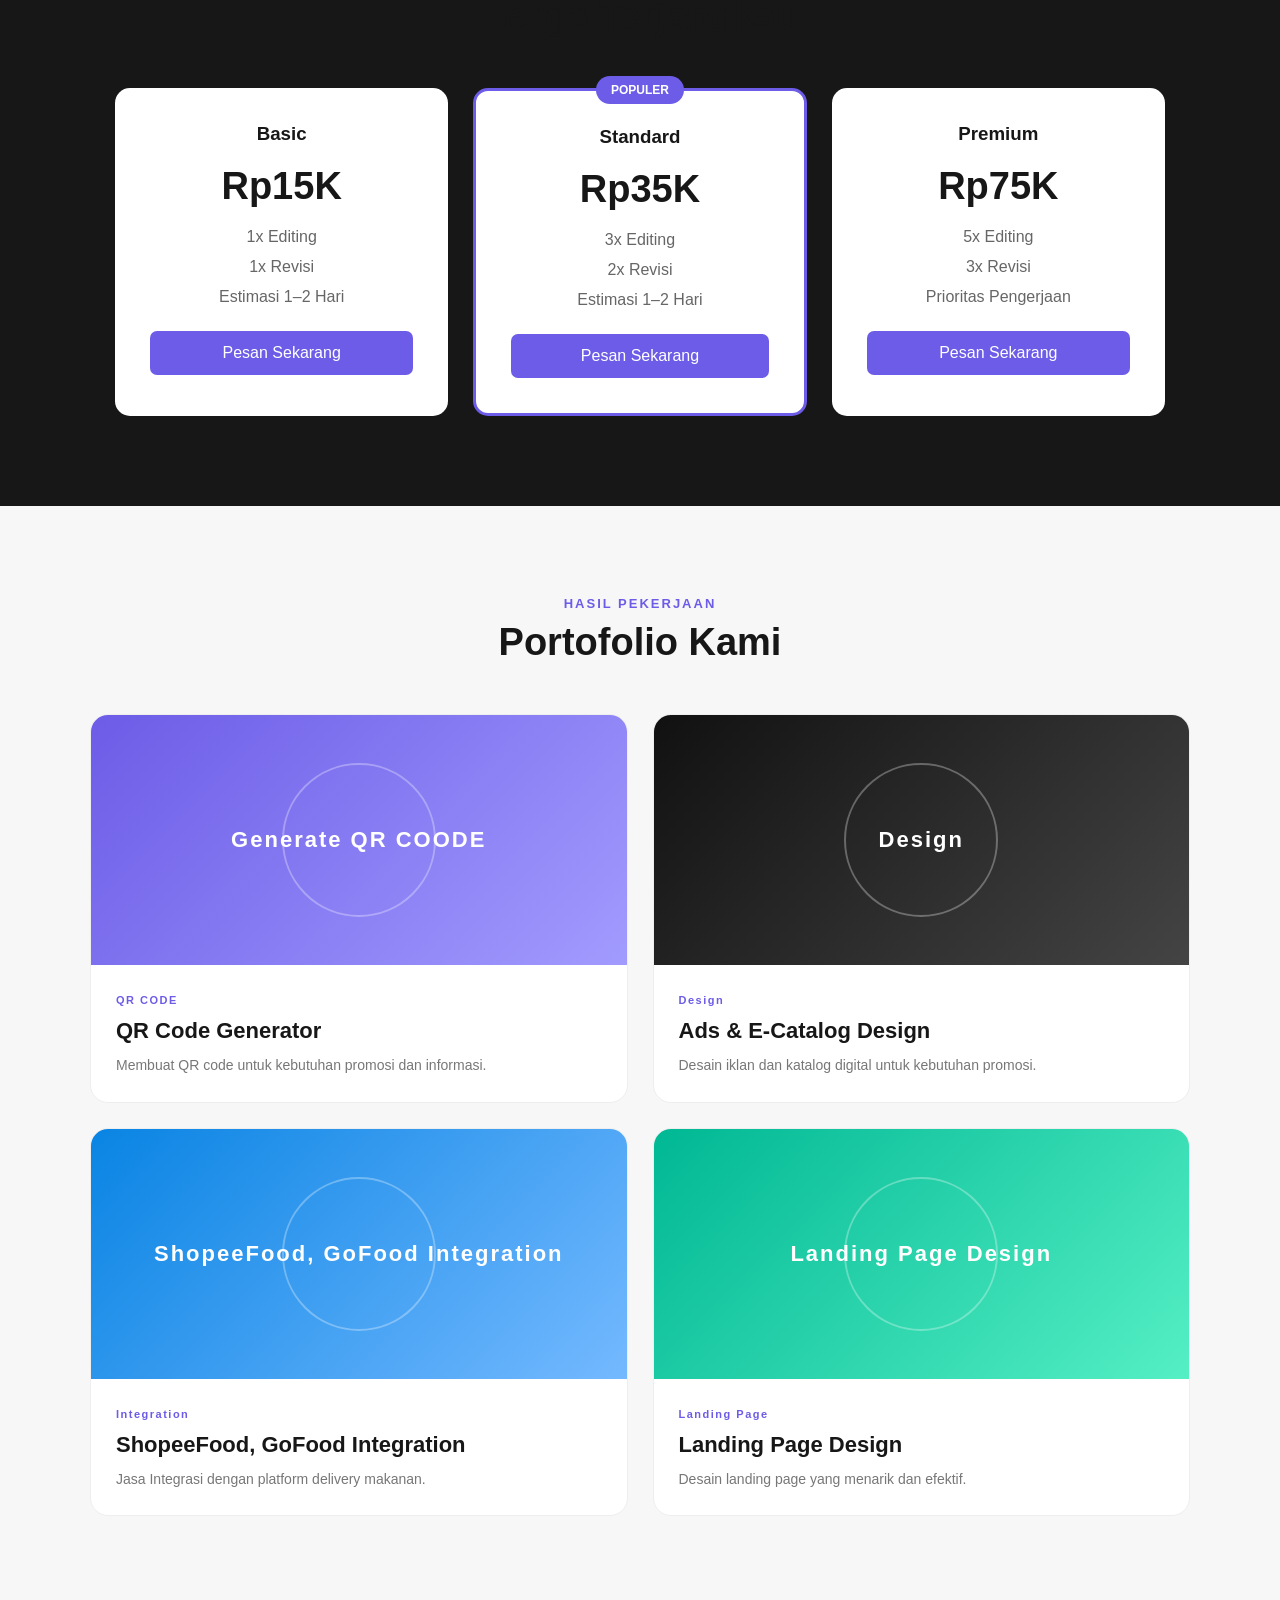
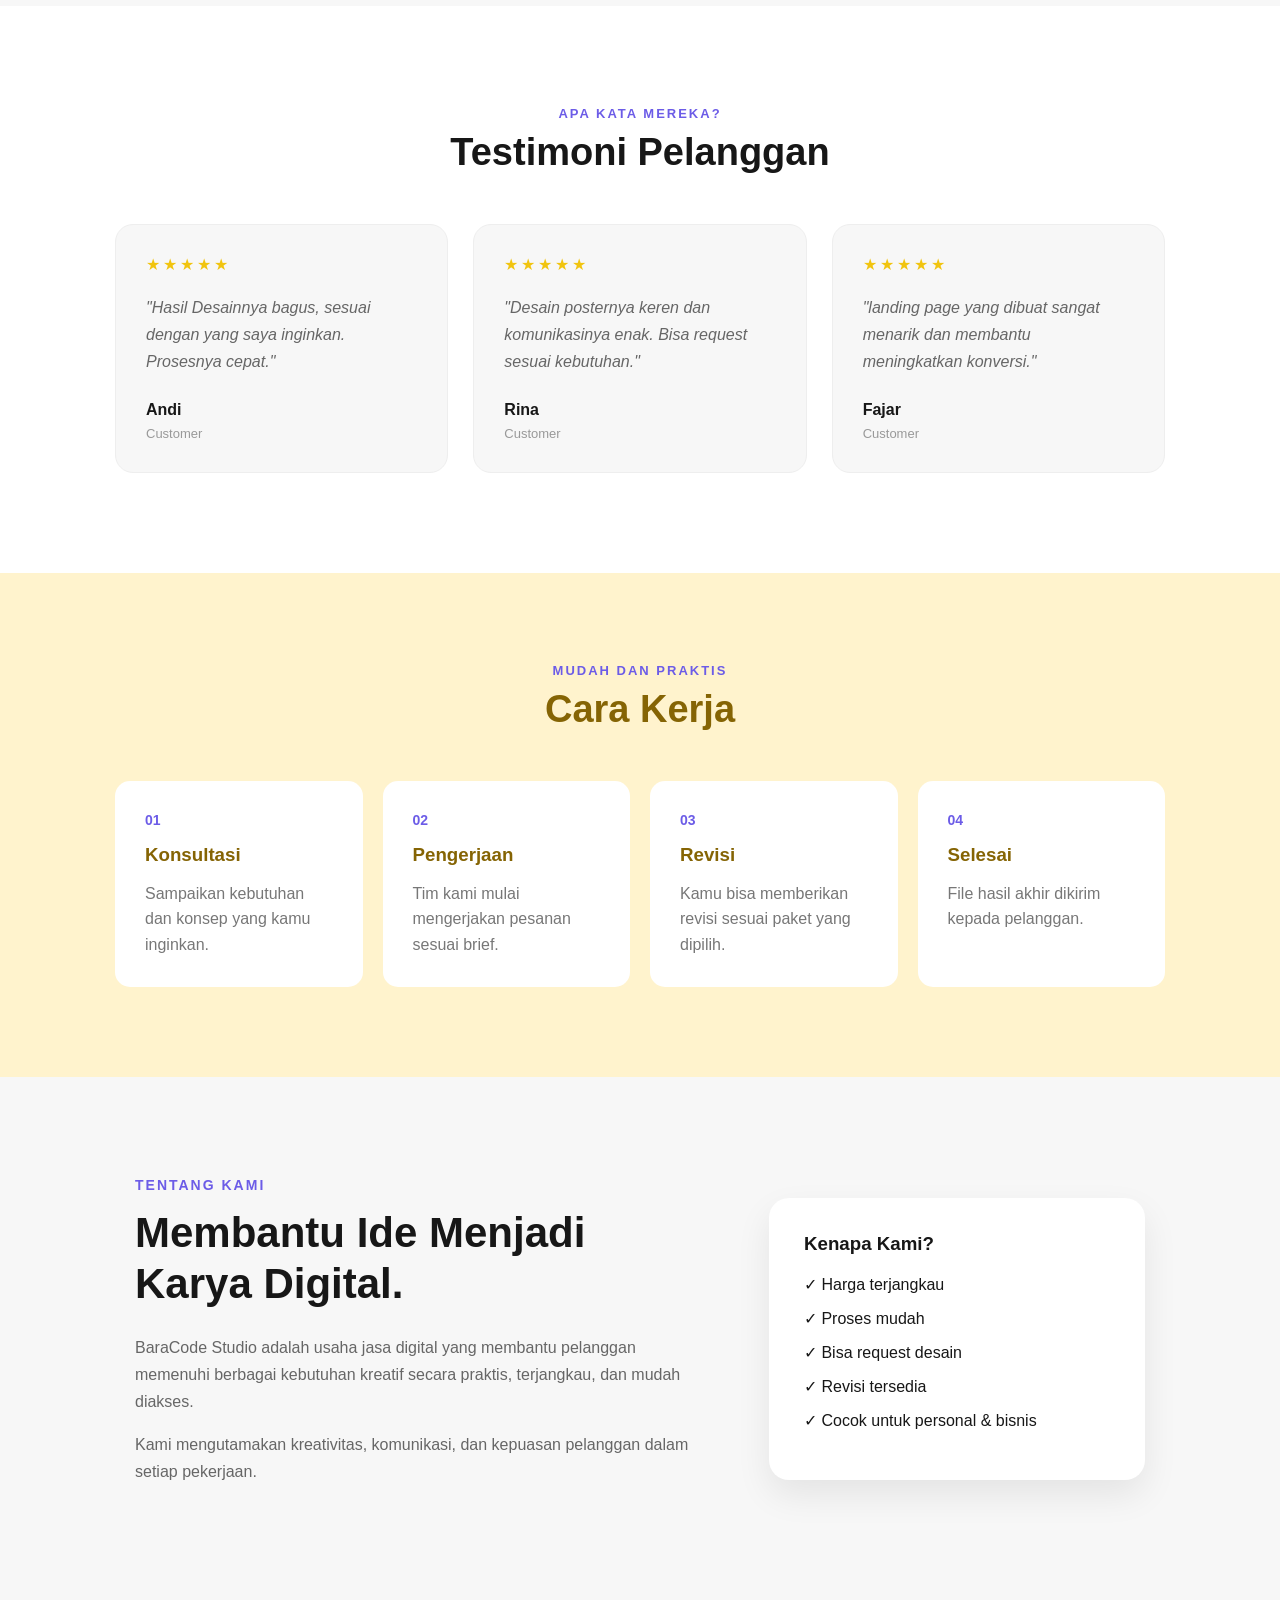
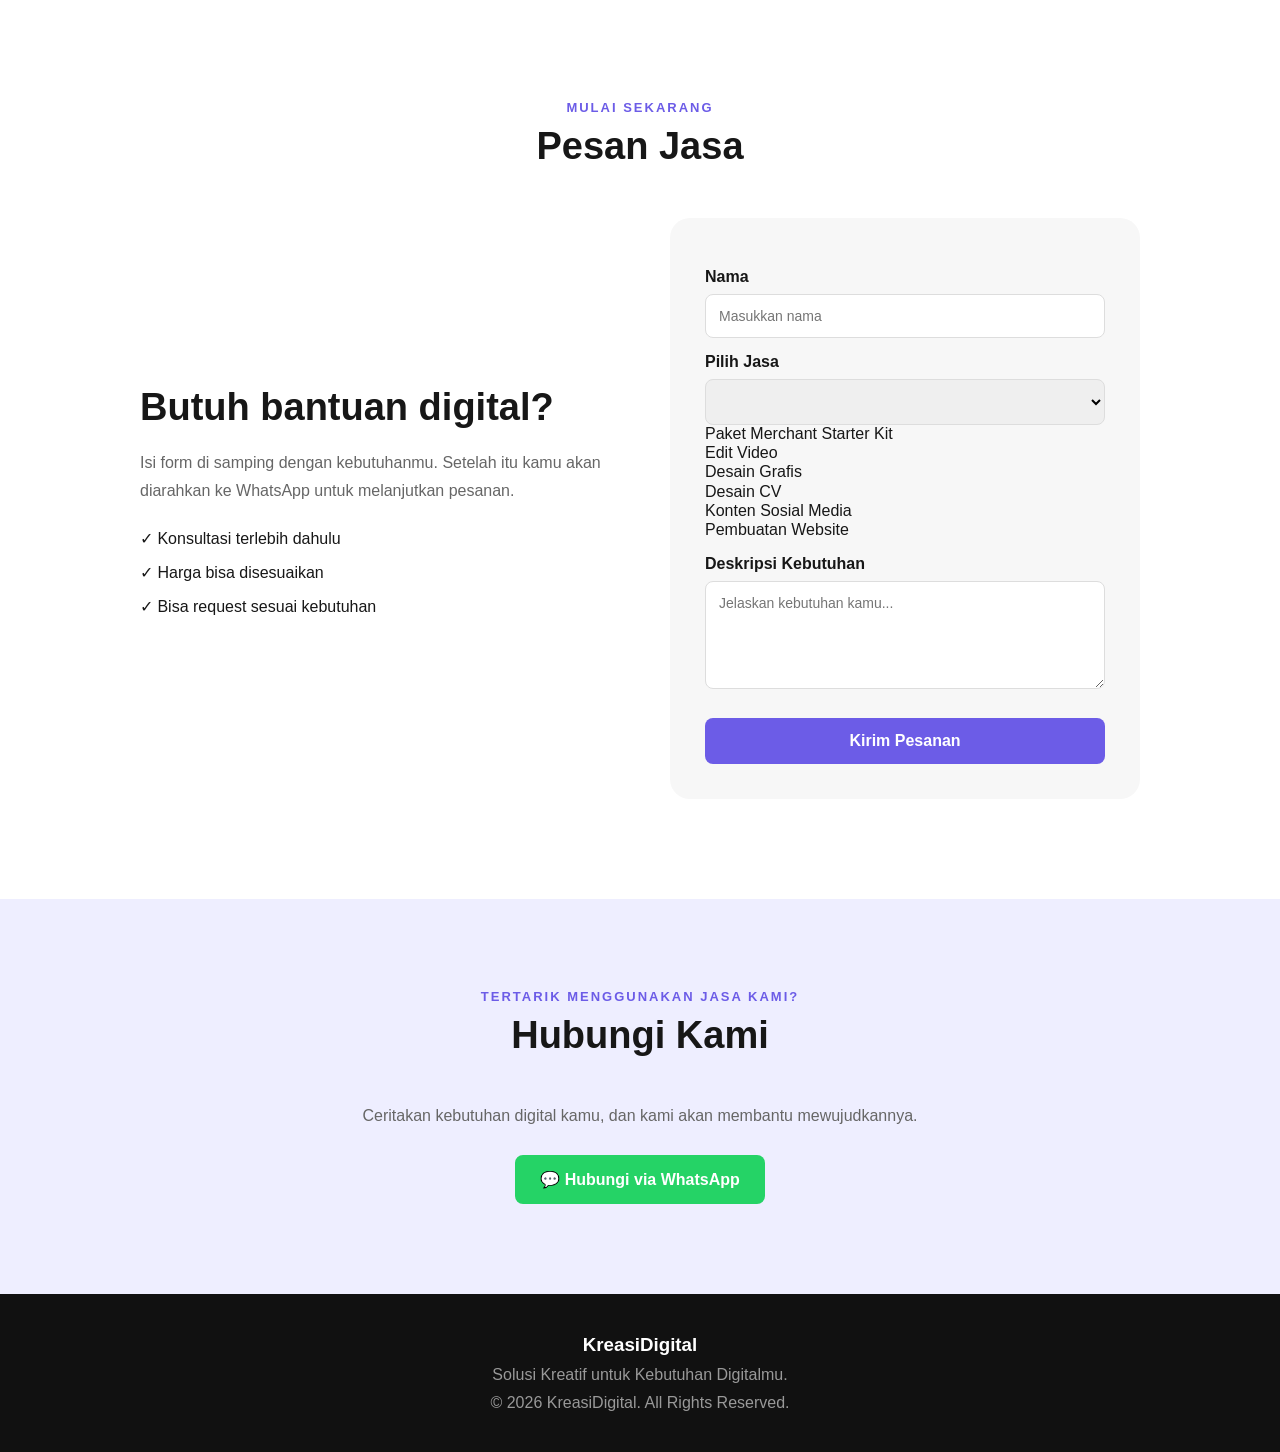
==== commit 2f11d9b1: "Malam Sabtu" ====
--- a/templates/index.html
+++ b/templates/index.html
@@ -75,19 +75,18 @@
 
             <div class="service-card">
                 <div class="service-icon">📷</div>
-                <h3>Edit Foto</h3>
-                <p>
-                    Editing foto untuk kebutuhan pribadi,
-                    bisnis, maupun media sosial.
+                <h3>Integrasi e-commerce</h3>
+                <p>
+                        Membantu mengintegrasikan usaha atau UMKM lokal ke dalam E-commerce, seperti ShopeeFood, GoFood, GrabFood, dan lainnya.
                 </p>
             </div>
 
             <div class="service-card">
                 <div class="service-icon">🎬</div>
-                <h3>Edit Video</h3>
-                <p>
-                    Video editing untuk TikTok, Instagram,
-                    YouTube, dan kebutuhan promosi.
+                <h3>Pembuatan QR code untuk  UMKM</h3>
+                <p>
+                    Membuat QR code untuk kebutuhan UMKM,
+                    seperti untuk pembayaran, informasi produk, dan lainnya.
                 </p>
             </div>
 
@@ -102,10 +101,10 @@
 
             <div class="service-card">
                 <div class="service-icon">📄</div>
-                <h3>Desain CV</h3>
-                <p>
-                    CV modern dan menarik untuk membantu
-                    meningkatkan tampilan profesional.
+                <h3>Landing Page</h3>
+                <p>
+                    Website landing page yang menarik dan responsif untuk membantu
+                    meningkatkan konversi dan branding.
                 </p>
             </div>
 
@@ -120,7 +119,7 @@
 
             <div class="service-card">
                 <div class="service-icon">🌐</div>
-                <h3>Website</h3>
+                <h3>Professional Website</h3>
                 <p>
                     Pembuatan website sederhana untuk
                     bisnis, organisasi, maupun personal.
